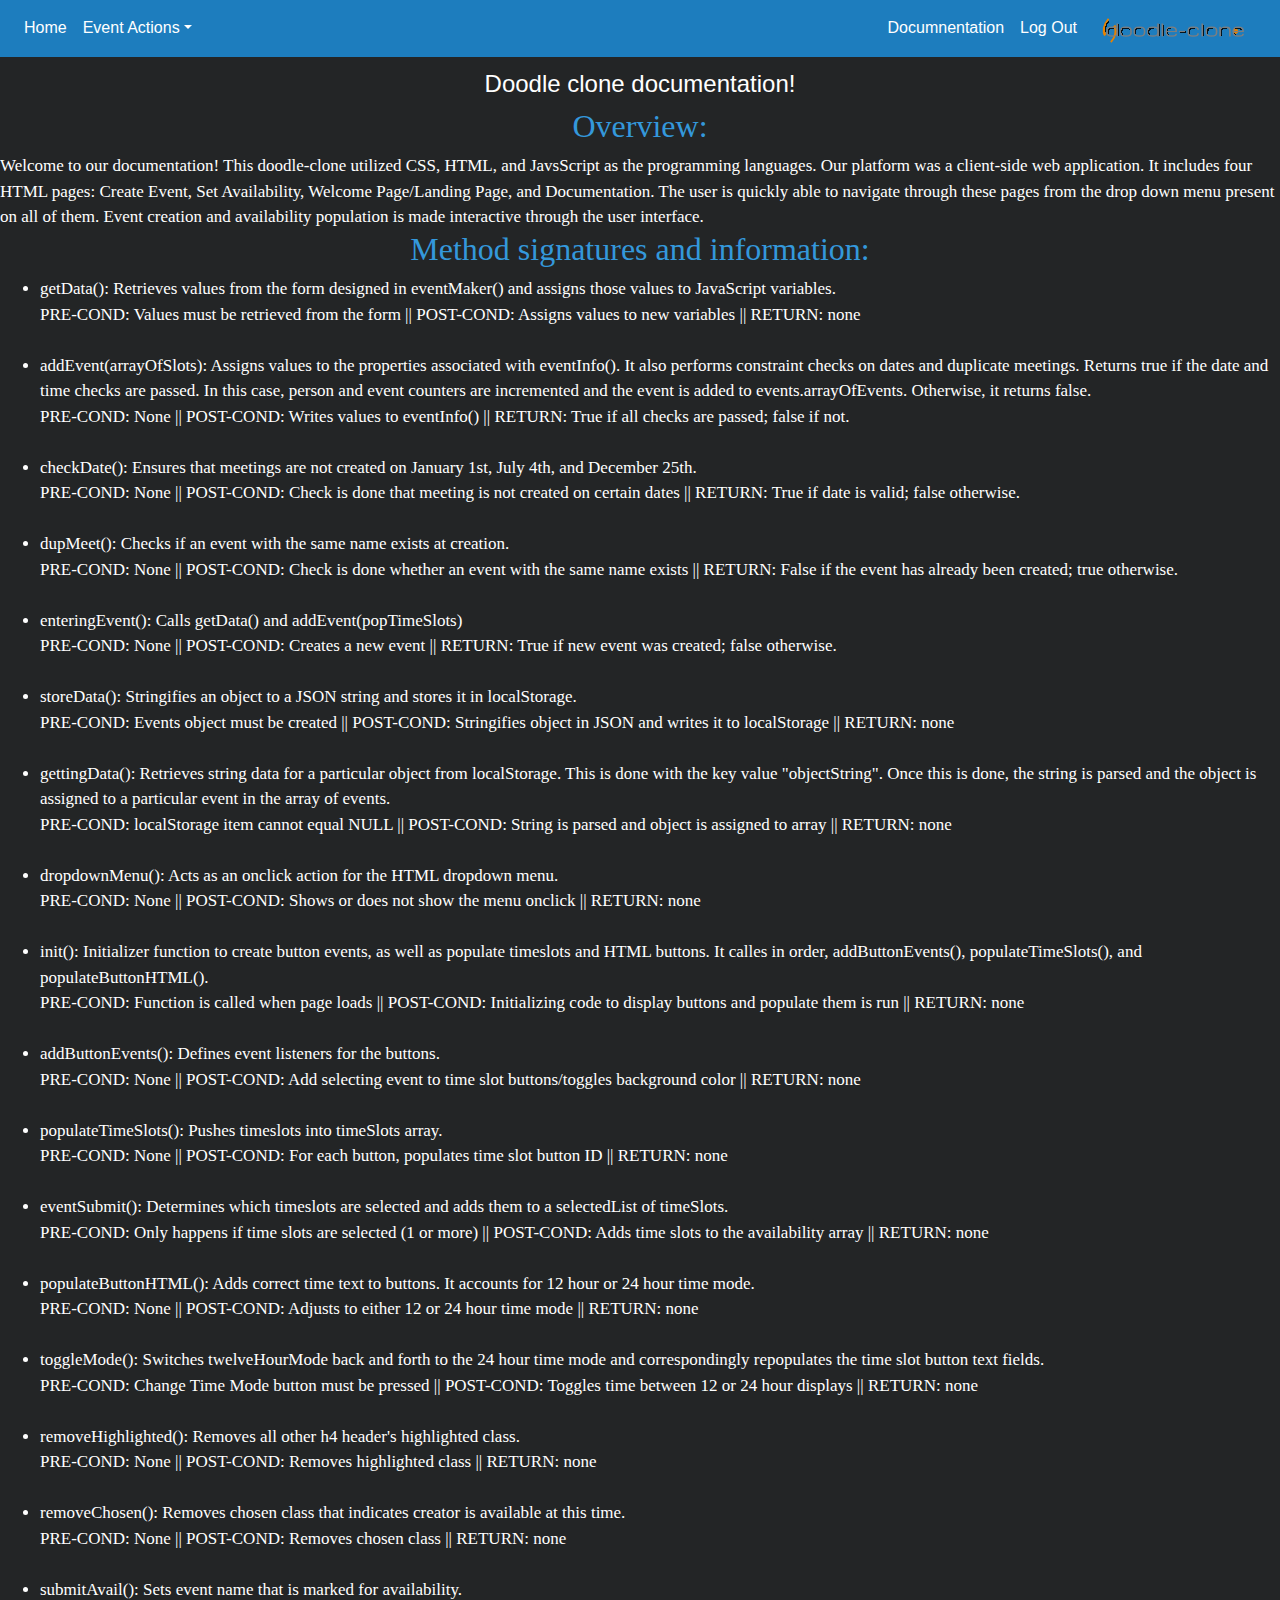
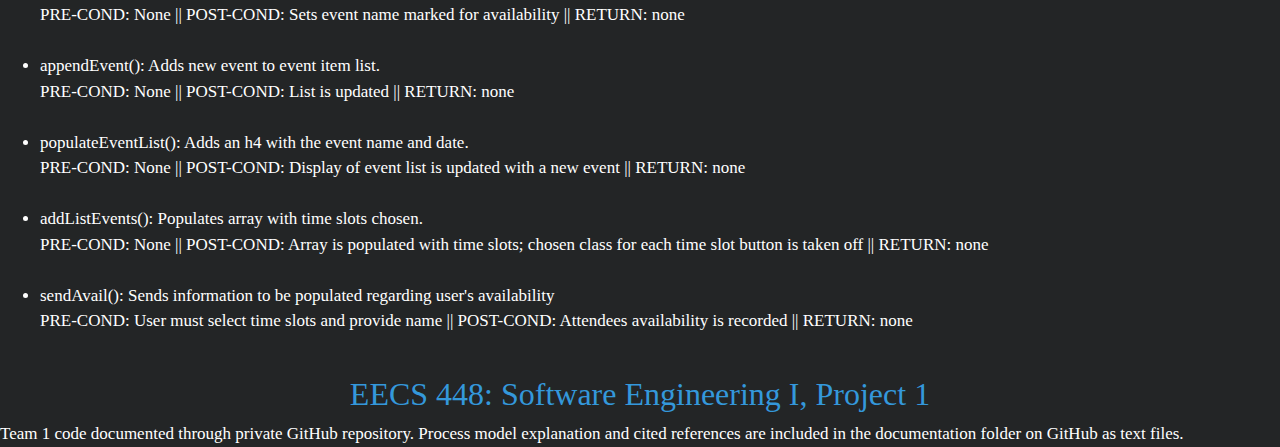
==== documentation/index.html @ 95bb8ecb "Updated nav bar and refactored most code - vchadha" ====
<!-- HTML documentaiton page can be found through documentation folder on GitHub and is also linked to in the web application's landing page.-->
<!DOCTYPE html>
<html>


  <head>
    <title>HTML Documentation</title>
    <link rel="stylesheet" href="https://maxcdn.bootstrapcdn.com/bootstrap/4.0.0/css/bootstrap.min.css">
    <link rel="stylesheet" type="text/css" href="../stylesheets/style.css">
  </head>


  <body>
    <header>
      <nav class="navbar navbar-expand-md fixed-top bg-primary-blue">
        <div class="collapse navbar-collapse" id="navbarCollapse">
          <ul class="navbar-nav mr-auto">
            <li class="nav-item active">
              <a class="nav-link" href="../home.html">Home <span class="sr-only">(current)</span></a>
            </li>
            <li class="nav-item dropdown">
              <a class="nav-link dropdown-toggle" href="" id="navbarDropdownMenuLink" data-toggle="dropdown" aria-haspopup="true" aria-expanded="false">Event Actions</a>
              <div class="dropdown-menu" aria-labelledby="navbarDropdownMenuLink">
                <a class="dropdown-item" href="../createEvent.html">Create Event</a>
                <a class="dropdown-item" href="../eventView.html">View Events</a>
                <a class="dropdown-item" href="../setavail.html">Set Availability</a>
              </div>
            </li>
          </ul>
          <ul class="navbar-nav">
            <li class="nav-item">
              <a class="nav-link" href="#">Documnentation <span class="sr-only">(current)</span></a>
            </li>
            <li class="nav-item">
              <a class="nav-link" href="../index.html">Log Out <span class="sr-only">(current)</span></a>
            </li>
          </ul>
          <a class="navbar-brand" href="#"><img src="../res/logo_full.png"></a>
        </div>
      </nav>

      <h1 class="kHeaders">Doodle clone documentation!</h1>
    </header>

    <h2>Overview:</h2>
    <div class="textBody">Welcome to our documentation! This doodle-clone utilized CSS, HTML, and JavsScript as the programming languages. Our platform was a client-side web application. It includes four HTML pages: Create Event, Set Availability,
      Welcome Page/Landing Page, and Documentation. The user is quickly able to navigate through these pages from the drop down menu present on all of them. Event creation and availability population is made interactive through the user interface.
       <div>
    <h2>Method signatures and information:</h2>
    <div class="textBody">
    <ul>
	       <li>getData(): Retrieves values from the form designed in eventMaker() and assigns those values to JavaScript variables. </li>
         <div class="textBody"> PRE-COND: Values must be retrieved from the form || POST-COND: Assigns values to new variables || RETURN: none <div><br>
	       <li>addEvent(arrayOfSlots): Assigns values to the properties associated with eventInfo(). It also performs constraint checks on dates and duplicate meetings.
         Returns true if the date and time checks are passed. In this case, person and event counters are incremented and the event is
          added to events.arrayOfEvents. Otherwise, it returns false. </li>
         <div class="textBody"> PRE-COND: None || POST-COND: Writes values to eventInfo() || RETURN: True if all checks are passed; false if not.  <div><br>
         <li>checkDate(): Ensures that meetings are not created on January 1st, July 4th, and December 25th.</li>
         <div class="textBody"> PRE-COND: None || POST-COND: Check is done that meeting is not created on certain dates || RETURN: True if date is valid; false otherwise. <div><br>
         <li>dupMeet(): Checks if an event with the same name exists at creation.</li>
         <div class="textBody"> PRE-COND: None || POST-COND: Check is done whether an event with the same name exists || RETURN: False if the event has already been created; true otherwise. <div><br>
         <li>enteringEvent(): Calls getData() and addEvent(popTimeSlots)</li>
         <div class="textBody"> PRE-COND: None || POST-COND: Creates a new event || RETURN: True if new event was created; false otherwise. <div><br>
         <li>storeData(): Stringifies an object to a JSON string and stores it in localStorage.</li>
         <div class="textBody"> PRE-COND: Events object must be created || POST-COND: Stringifies object in JSON and writes it to localStorage || RETURN: none <div><br>
         <li>gettingData(): Retrieves string data for a particular object from localStorage. This is done with the key value "objectString". Once this is done, the string is parsed and the object is assigned to a particular event in the
         array of events. </li>
         <div class="textBody"> PRE-COND: localStorage item cannot equal NULL || POST-COND: String is parsed and object is assigned to array || RETURN: none <div><br>
         <li>dropdownMenu(): Acts as an onclick action for the HTML dropdown menu.</li>
         <div class="textBody"> PRE-COND: None || POST-COND: Shows or does not show the menu onclick || RETURN: none <div><br>
         <li>init(): Initializer function to create button events, as well as populate timeslots and HTML buttons. It calles in order, addButtonEvents(), populateTimeSlots(), and
         populateButtonHTML().</li>
         <div class="textBody"> PRE-COND: Function is called when page loads || POST-COND: Initializing code to display buttons and populate them is run || RETURN: none <div><br>
         <li>addButtonEvents(): Defines event listeners for the buttons. </li>
         <div class="textBody"> PRE-COND: None || POST-COND: Add selecting event to time slot buttons/toggles background color || RETURN: none <div><br>
         <li>populateTimeSlots(): Pushes timeslots into timeSlots array. </li>
         <div class="textBody"> PRE-COND: None || POST-COND: For each button, populates time slot button ID || RETURN: none <div><br>
         <li>eventSubmit(): Determines which timeslots are selected and adds them to a selectedList of timeSlots. </li>
         <div class="textBody"> PRE-COND: Only happens if time slots are selected (1 or more) || POST-COND: Adds time slots to the availability array || RETURN: none <div><br>
         <li>populateButtonHTML(): Adds correct time text to buttons. It accounts for 12 hour or 24 hour time mode.  </li>
         <div class="textBody"> PRE-COND: None || POST-COND: Adjusts to either 12 or 24 hour time mode || RETURN: none <div><br>
         <li>toggleMode(): Switches twelveHourMode back and forth to the 24 hour time mode and correspondingly repopulates the time slot button text fields.  </li>
         <div class="textBody"> PRE-COND: Change Time Mode button must be pressed || POST-COND: Toggles time between 12 or 24 hour displays || RETURN: none <div><br>
         <li>removeHighlighted(): Removes all other h4 header's highlighted class.  </li>
         <div class="textBody"> PRE-COND: None || POST-COND: Removes highlighted class || RETURN: none <div><br>
         <li>removeChosen(): Removes chosen class that indicates creator is available at this time.  </li>
         <div class="textBody"> PRE-COND: None || POST-COND: Removes chosen class || RETURN: none <div><br>
          <li>submitAvail(): Sets event name that is marked for availability.  </li>
          <div class="textBody"> PRE-COND: None || POST-COND: Sets event name marked for availability || RETURN: none <div><br>
          <li>appendEvent(): Adds new event to event item list.  </li>
          <div class="textBody"> PRE-COND: None || POST-COND: List is updated || RETURN: none <div><br>
          <li>populateEventList(): Adds an h4 with the event name and date.  </li>
          <div class="textBody"> PRE-COND: None || POST-COND: Display of event list is updated with a new event || RETURN: none <div><br>
          <li>addListEvents(): Populates array with time slots chosen.  </li>
          <div class="textBody"> PRE-COND: None || POST-COND: Array is populated with time slots; chosen class for each time slot button is taken off || RETURN: none <div><br>
          <li>sendAvail(): Sends information to be populated regarding user's availability  </li>
          <div class="textBody"> PRE-COND: User must select time slots and provide name || POST-COND: Attendees availability is recorded || RETURN: none <div><br>
    </ul>

    <h2>EECS 448: Software Engineering I, Project 1</h2>
    <div class="textBody">Team 1 code documented through private GitHub repository. Process model explanation and cited references are included in the documentation folder on GitHub as text files.<div>

  </body>

<script src="https://ajax.googleapis.com/ajax/libs/jquery/3.2.1/jquery.min.js"></script>
<script src="https://maxcdn.bootstrapcdn.com/bootstrap/4.0.0/js/bootstrap.min.js"></script>
</html>
---- stylesheets/style.css ----
body {
    /*Background gradients created by https://uigradients.com/# */
    background: #232526;  /* fallback for old browsers */
    background: -webkit-linear-gradient(to top, #232526, #232526);  /* Chrome 10-25, Safari 5.1-6 */
    background: linear-gradient(to top, #232526, #232526); /* W3C, IE 10+/ Edge, Firefox 16+, Chrome 26+, Opera 12+, Safari 7+ */

    padding-top: 70px;
}

form {
    width=100%;
}

input {
    font-family: "Georgia", Times, serif;
    margin: 0 auto;
}

.header {
    font-family: "Georgia", Times, serif;
    display: inline;
    color: white;
    text-align: inherit;
    margin: 0 auto;
    overflow: hidden;
    width: 80%;
}

.nav {
  width: 50%;
  text-align: center;
}

.bg-primary-blue {

  background-color: #1d7dbe
}

h2 {
  font-family: "Georgia", Times, serif;
  color: #3498DB;
  text-align: center;
  width: 100%;
}

h1 {
  width: 100%;
  text-align: center;
}

.kHeaders {
  color: white;
  font-size: 1.5em;

}

h3 {
  font-family: "Georgia", Times, serif;
  color: #3498DB;
}

p {
  line-height: 80%;
}

#credits {
  font-size: 18.5px;
  font-family: "Georgia", Times, serif;
  margin: auto;
  text-align: center;
  border-radius: 5px;
  max-width: 150px;
  color: white;
}

/* Dropdown Menu*/
.dropmenu {
    background-color: #3498DB;
    color: white;
    padding: 16px;
    font-size: 16px;
    border: none;
    cursor: pointer;
    width: 100%;
}

#avail_List {
  margin-top: 20px;
  float: left;
  list-style: none;
}

#evName {
  margin: 0;
  width: 49%;
  float: left;
}

#evDate {
  float: left;
  width: 49%;
}

#lName {
  margin: 0;
  width: 49%;
  float: right;
}

#aNameBox {
  margin: 0;
  width: 60%;
}

#Avail {
  width: 49%;
  float: right;
}

#setAvail {
  margin: 0;
  width: 30%;
}

a {
  color: white;
}

.Event_list {
  /*width: 50%;*/
  width: 800px;
  text-align: center;
  display: inline-block;
  vertical-align: top;
}

.highlighted {
  color: #3498DB;
}

h3 {
  color: #3498DB;
  font-family: "Georgia", Times, serif;
}

h4 {
  font-family: "Georgia", Times, serif;
  color: white;
}

.availability {
  vertical-align: top;
  text-align: center;
  display: inline-block;
  margin: 0 auto;
  width: 100%;
}

.time {
  width: 80px;
  background-color: rgba(200, 210, 250, .9);
  margin: 5px 5px;
  border-radius: 3px;
}

.dropmenu:hover, .dropmenu:focus {
    background-color: #2980B9;
}

.menu {
    position: relative;
    display: inline-block;
}

.button_container {
  position: relative;
  display: inline-block;
  float: right;
}

.dd-items {
    display: none;
    position: absolute;
    background-color: #f1f1f1;
    min-width: 160px;
    box-shadow: 0px 8px 16px 0px rgba(0,0,0,0.2);
    z-index: 1;
}

.dd-items a {
    color: black;
    padding: 12px 16px;
    text-decoration: none;
    display: block;
}

.dd-items a:hover {background-color: #ddd}

.show {display: block;}

.selected {
  background-color: green;
}

.textBody {
  font-size: 17px;
  font-family: "Georgia", Times, serif;
  color: white
}

.chosen {
  border: solid 2px #3498DB;
  color: black;
}
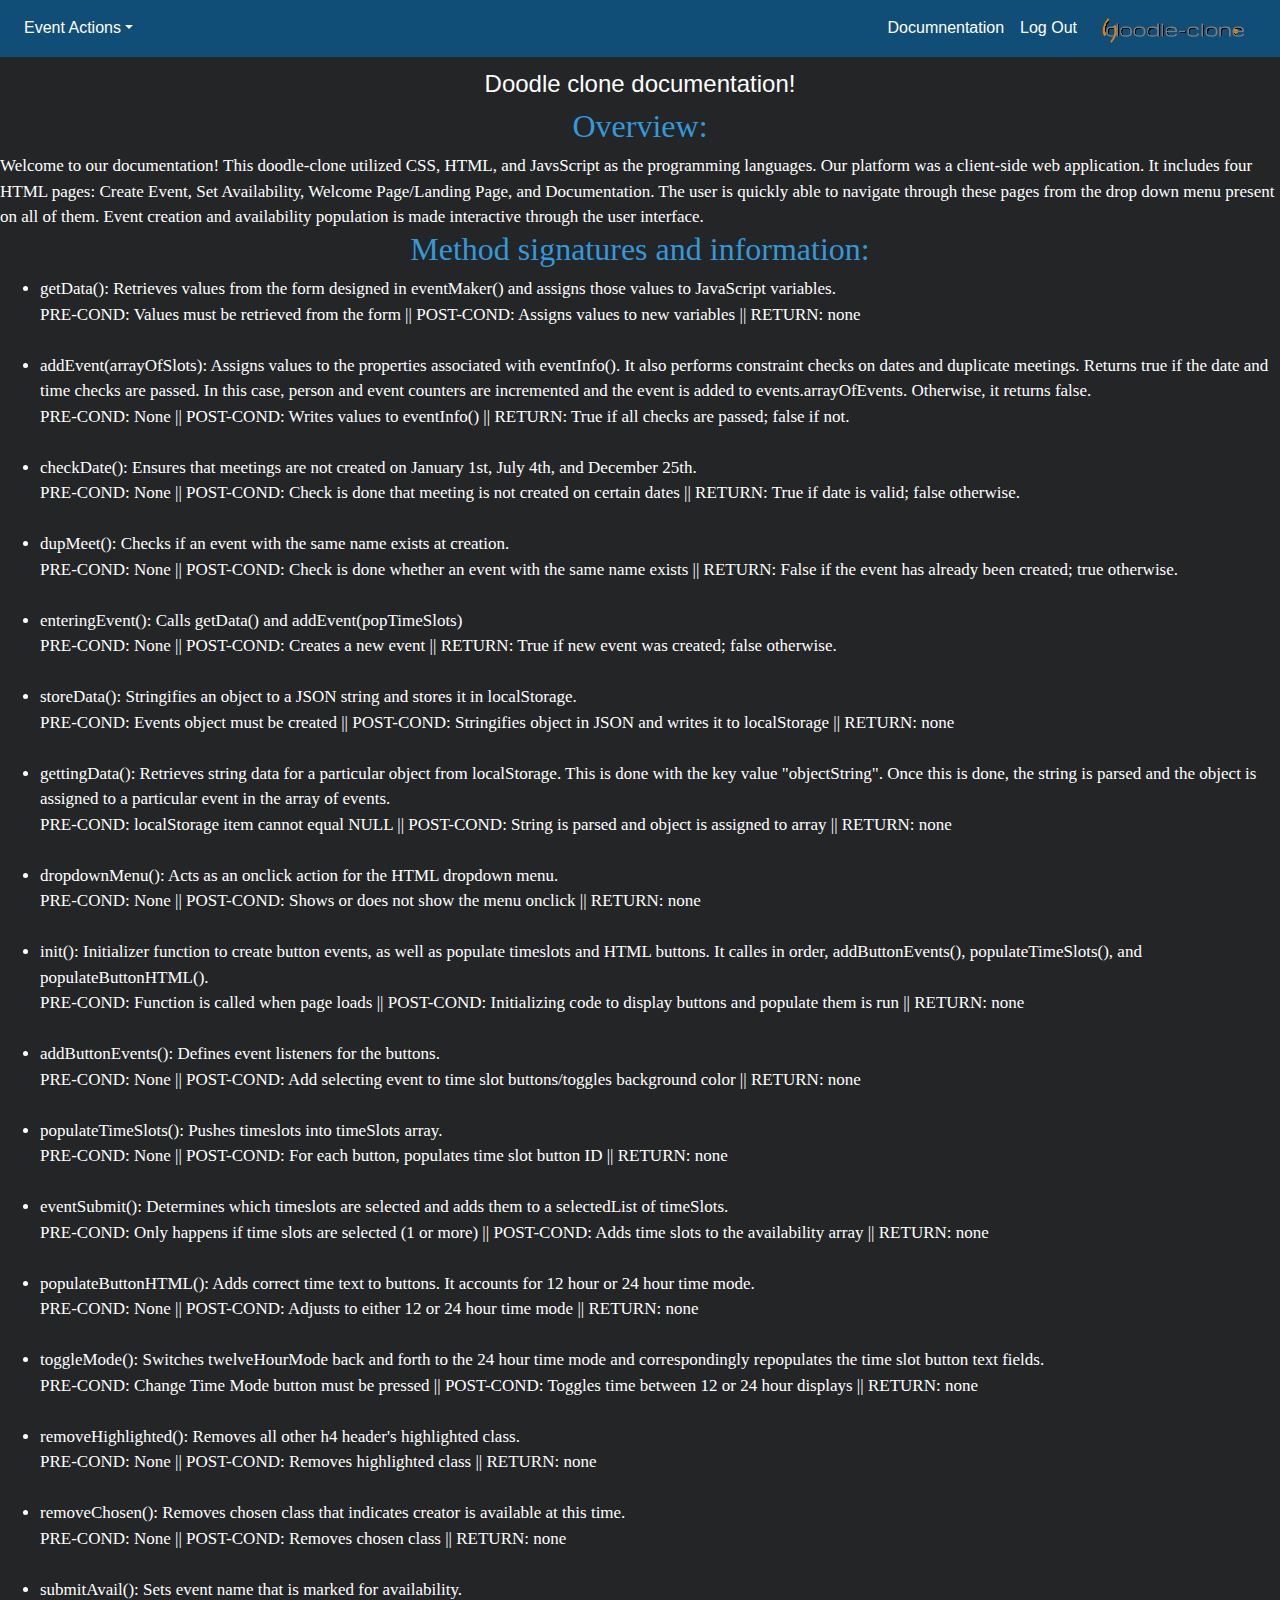
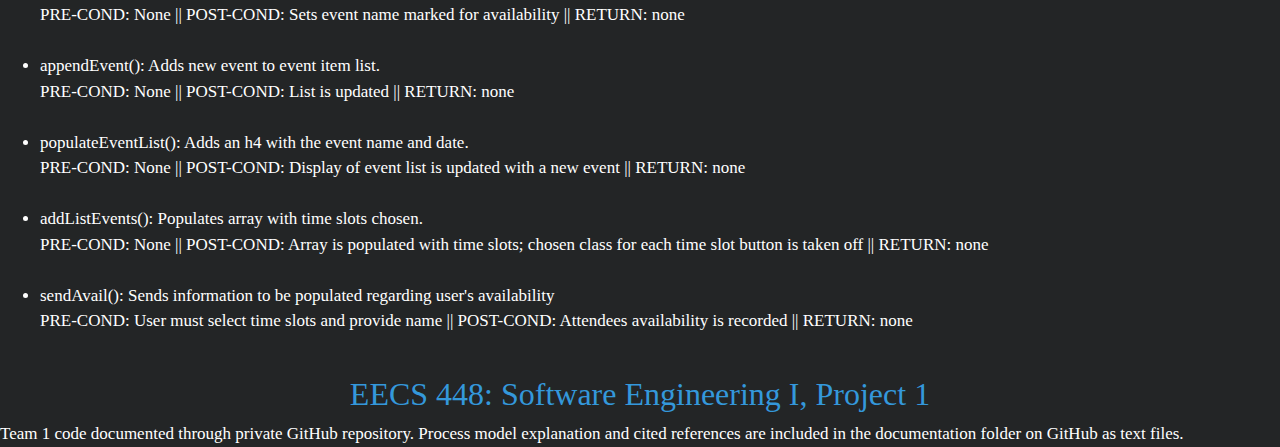
==== commit 76101733: "Updated nav bar to remove home button - vchadha" ====
--- a/documentation/index.html
+++ b/documentation/index.html
@@ -1,23 +1,17 @@
 <!-- HTML documentaiton page can be found through documentation folder on GitHub and is also linked to in the web application's landing page.-->
 <!DOCTYPE html>
 <html>
-
-
   <head>
     <title>HTML Documentation</title>
     <link rel="stylesheet" href="https://maxcdn.bootstrapcdn.com/bootstrap/4.0.0/css/bootstrap.min.css">
     <link rel="stylesheet" type="text/css" href="../stylesheets/style.css">
   </head>
 
-
   <body>
     <header>
       <nav class="navbar navbar-expand-md fixed-top bg-primary-blue">
         <div class="collapse navbar-collapse" id="navbarCollapse">
           <ul class="navbar-nav mr-auto">
-            <li class="nav-item active">
-              <a class="nav-link" href="../home.html">Home <span class="sr-only">(current)</span></a>
-            </li>
             <li class="nav-item dropdown">
               <a class="nav-link dropdown-toggle" href="" id="navbarDropdownMenuLink" data-toggle="dropdown" aria-haspopup="true" aria-expanded="false">Event Actions</a>
               <div class="dropdown-menu" aria-labelledby="navbarDropdownMenuLink">
@@ -35,7 +29,7 @@
               <a class="nav-link" href="../index.html">Log Out <span class="sr-only">(current)</span></a>
             </li>
           </ul>
-          <a class="navbar-brand" href="#"><img src="../res/logo_full.png"></a>
+          <a class="navbar-brand" href="../home.html"><img src="../res/logo_full.png"></a>
         </div>
       </nav>
 
--- a/stylesheets/style.css
+++ b/stylesheets/style.css
@@ -33,7 +33,7 @@
 
 .bg-primary-blue {
 
-  background-color: #1d7dbe
+  background-color: #104e77
 }
 
 h2 {
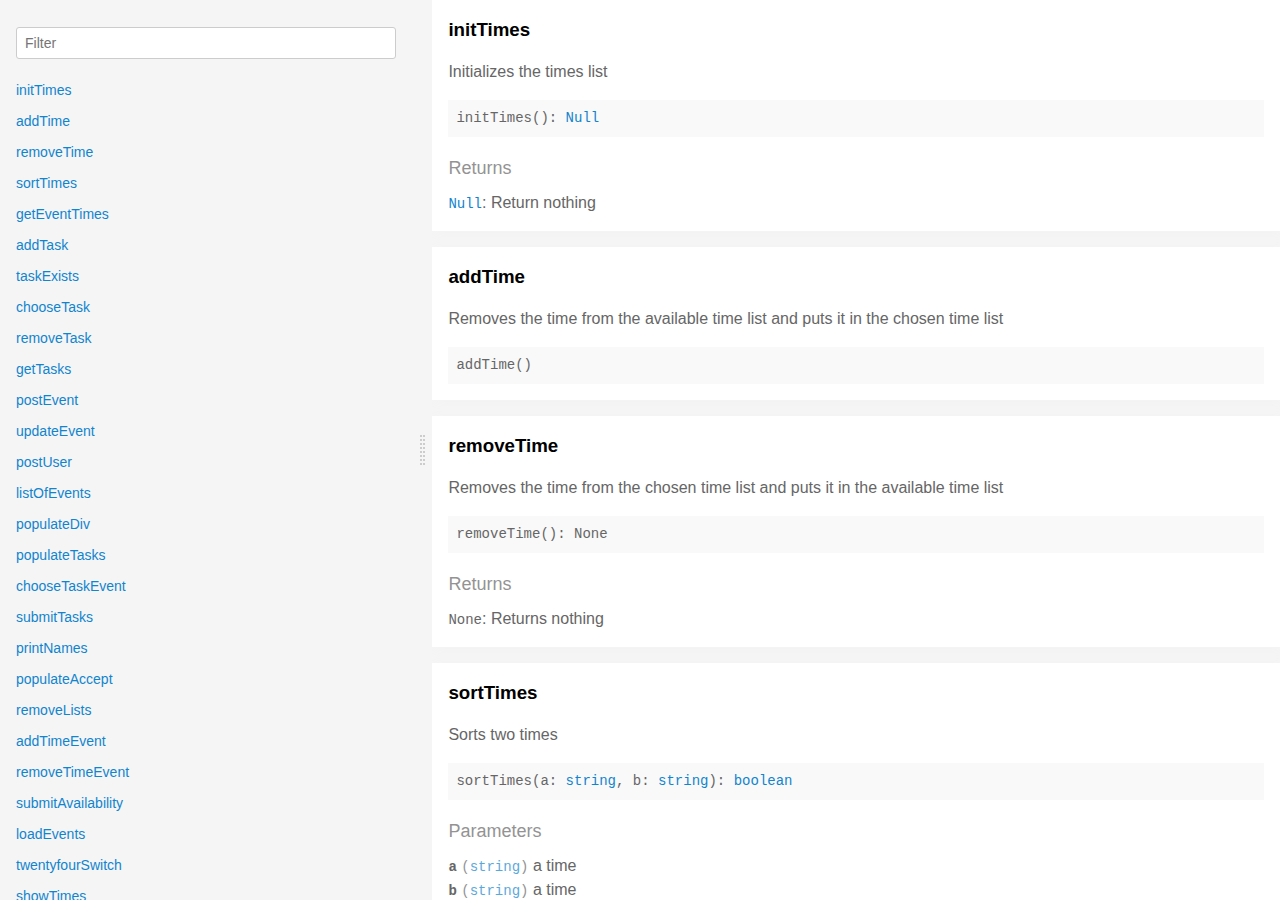
==== commit 7298019c: "Generate documentation for our JavaScript files" ====
--- a/documentation/index.html
+++ b/documentation/index.html
@@ -1,101 +1,4164 @@
-<!-- HTML documentaiton page can be found through documentation folder on GitHub and is also linked to in the web application's landing page.-->
-<!DOCTYPE html>
+<!doctype html>
 <html>
-  <head>
-    <title>HTML Documentation</title>
-    <link rel="stylesheet" href="https://maxcdn.bootstrapcdn.com/bootstrap/4.0.0/css/bootstrap.min.css">
-    <link rel="stylesheet" type="text/css" href="../stylesheets/style.css">
-  </head>
-
-  <body>
-    <header>
-      <nav class="navbar navbar-expand-md fixed-top bg-primary-blue">
-        <div class="collapse navbar-collapse" id="navbarCollapse">
-          <ul class="navbar-nav mr-auto">
-            <li class="nav-item dropdown">
-              <a class="nav-link dropdown-toggle" href="" id="navbarDropdownMenuLink" data-toggle="dropdown" aria-haspopup="true" aria-expanded="false">Event Actions</a>
-              <div class="dropdown-menu" aria-labelledby="navbarDropdownMenuLink">
-                <a class="dropdown-item" href="../createEvent.html">Create Event</a>
-                <a class="dropdown-item" href="../eventView.html">View Events</a>
-                <a class="dropdown-item" href="../setavail.html">Set Availability</a>
-              </div>
-            </li>
-          </ul>
-          <ul class="navbar-nav">
-            <li class="nav-item">
-              <a class="nav-link" href="#">Documnentation <span class="sr-only">(current)</span></a>
-            </li>
-            <li class="nav-item">
-              <a class="nav-link" href="../index.html">Log Out <span class="sr-only">(current)</span></a>
-            </li>
-          </ul>
-          <a class="navbar-brand" href="../home.html"><img src="../res/logo_full.png"></a>
+<head>
+  <meta charset='utf-8' />
+  <title>  | Documentation</title>
+  <meta name='viewport' content='width=device-width,initial-scale=1'>
+  <link href='assets/bass.css' type='text/css' rel='stylesheet' />
+  <link href='assets/style.css' type='text/css' rel='stylesheet' />
+  <link href='assets/github.css' type='text/css' rel='stylesheet' />
+  <link href='assets/split.css' type='text/css' rel='stylesheet' />
+</head>
+<body class='documentation m0'>
+    <div class='flex'>
+      <div id='split-left' class='overflow-auto fs0 height-viewport-100'>
+        <div class='py1 px2'>
+          <h3 class='mb0 no-anchor'></h3>
+          <div class='mb1'><code></code></div>
+          <input
+            placeholder='Filter'
+            id='filter-input'
+            class='col12 block input'
+            type='text' />
+          <div id='toc'>
+            <ul class='list-reset h5 py1-ul'>
+              
+                
+                <li><a
+                  href='#inittimes'
+                  class="">
+                  initTimes
+                  
+                </a>
+                
+                </li>
+              
+                
+                <li><a
+                  href='#addtime'
+                  class="">
+                  addTime
+                  
+                </a>
+                
+                </li>
+              
+                
+                <li><a
+                  href='#removetime'
+                  class="">
+                  removeTime
+                  
+                </a>
+                
+                </li>
+              
+                
+                <li><a
+                  href='#sorttimes'
+                  class="">
+                  sortTimes
+                  
+                </a>
+                
+                </li>
+              
+                
+                <li><a
+                  href='#geteventtimes'
+                  class="">
+                  getEventTimes
+                  
+                </a>
+                
+                </li>
+              
+                
+                <li><a
+                  href='#addtask'
+                  class="">
+                  addTask
+                  
+                </a>
+                
+                </li>
+              
+                
+                <li><a
+                  href='#taskexists'
+                  class="">
+                  taskExists
+                  
+                </a>
+                
+                </li>
+              
+                
+                <li><a
+                  href='#choosetask'
+                  class="">
+                  chooseTask
+                  
+                </a>
+                
+                </li>
+              
+                
+                <li><a
+                  href='#removetask'
+                  class="">
+                  removeTask
+                  
+                </a>
+                
+                </li>
+              
+                
+                <li><a
+                  href='#gettasks'
+                  class="">
+                  getTasks
+                  
+                </a>
+                
+                </li>
+              
+                
+                <li><a
+                  href='#postevent'
+                  class="">
+                  postEvent
+                  
+                </a>
+                
+                </li>
+              
+                
+                <li><a
+                  href='#updateevent'
+                  class="">
+                  updateEvent
+                  
+                </a>
+                
+                </li>
+              
+                
+                <li><a
+                  href='#postuser'
+                  class="">
+                  postUser
+                  
+                </a>
+                
+                </li>
+              
+                
+                <li><a
+                  href='#listofevents'
+                  class="">
+                  listOfEvents
+                  
+                </a>
+                
+                </li>
+              
+                
+                <li><a
+                  href='#populatediv'
+                  class="">
+                  populateDiv
+                  
+                </a>
+                
+                </li>
+              
+                
+                <li><a
+                  href='#populatetasks'
+                  class="">
+                  populateTasks
+                  
+                </a>
+                
+                </li>
+              
+                
+                <li><a
+                  href='#choosetaskevent'
+                  class="">
+                  chooseTaskEvent
+                  
+                </a>
+                
+                </li>
+              
+                
+                <li><a
+                  href='#submittasks'
+                  class="">
+                  submitTasks
+                  
+                </a>
+                
+                </li>
+              
+                
+                <li><a
+                  href='#printnames'
+                  class="">
+                  printNames
+                  
+                </a>
+                
+                </li>
+              
+                
+                <li><a
+                  href='#populateaccept'
+                  class="">
+                  populateAccept
+                  
+                </a>
+                
+                </li>
+              
+                
+                <li><a
+                  href='#removelists'
+                  class="">
+                  removeLists
+                  
+                </a>
+                
+                </li>
+              
+                
+                <li><a
+                  href='#addtimeevent'
+                  class="">
+                  addTimeEvent
+                  
+                </a>
+                
+                </li>
+              
+                
+                <li><a
+                  href='#removetimeevent'
+                  class="">
+                  removeTimeEvent
+                  
+                </a>
+                
+                </li>
+              
+                
+                <li><a
+                  href='#submitavailability'
+                  class="">
+                  submitAvailability
+                  
+                </a>
+                
+                </li>
+              
+                
+                <li><a
+                  href='#loadevents'
+                  class="">
+                  loadEvents
+                  
+                </a>
+                
+                </li>
+              
+                
+                <li><a
+                  href='#twentyfourswitch'
+                  class="">
+                  twentyfourSwitch
+                  
+                </a>
+                
+                </li>
+              
+                
+                <li><a
+                  href='#showtimes'
+                  class="">
+                  showTimes
+                  
+                </a>
+                
+                </li>
+              
+                
+                <li><a
+                  href='#geteventsbydate'
+                  class="">
+                  getEventsByDate
+                  
+                </a>
+                
+                </li>
+              
+                
+                <li><a
+                  href='#getevent'
+                  class="">
+                  getEvent
+                  
+                </a>
+                
+                </li>
+              
+                
+                <li><a
+                  href='#findeventsbyid'
+                  class="">
+                  findEventsById
+                  
+                </a>
+                
+                </li>
+              
+                
+                <li><a
+                  href='#isuserattending'
+                  class="">
+                  isUserAttending
+                  
+                </a>
+                
+                </li>
+              
+                
+                <li><a
+                  href='#addmultieventbox'
+                  class="">
+                  addMultiEventBox
+                  
+                </a>
+                
+                </li>
+              
+                
+                <li><a
+                  href='#addmultieventbox'
+                  class="">
+                  addMultiEventBox
+                  
+                </a>
+                
+                </li>
+              
+                
+                <li><a
+                  href='#parsedate'
+                  class="">
+                  parseDate
+                  
+                </a>
+                
+                </li>
+              
+                
+                <li><a
+                  href='#getcreatedeventsbyuser'
+                  class="">
+                  getCreatedEventsByUser
+                  
+                </a>
+                
+                </li>
+              
+                
+                <li><a
+                  href='#getattendingeventsbyuser'
+                  class="">
+                  getAttendingEventsByUser
+                  
+                </a>
+                
+                </li>
+              
+                
+                <li><a
+                  href='#getattendingeventsbyuserwithoutcreator'
+                  class="">
+                  getAttendingEventsByUserWithoutCreator
+                  
+                </a>
+                
+                </li>
+              
+                
+                <li><a
+                  href='#checkeventdata'
+                  class="">
+                  checkEventData
+                  
+                </a>
+                
+                </li>
+              
+                
+                <li><a
+                  href='#checkdate'
+                  class="">
+                  checkDate
+                  
+                </a>
+                
+                </li>
+              
+                
+                <li><a
+                  href='#enteringevent'
+                  class="">
+                  enteringEvent
+                  
+                </a>
+                
+                </li>
+              
+                
+                <li><a
+                  href='#replacewindow'
+                  class="">
+                  replaceWindow
+                  
+                </a>
+                
+                </li>
+              
+                
+                <li><a
+                  href='#addsingleevent'
+                  class="">
+                  addSingleEvent
+                  
+                </a>
+                
+                </li>
+              
+                
+                <li><a
+                  href='#adddate'
+                  class="">
+                  addDate
+                  
+                </a>
+                
+                </li>
+              
+                
+                <li><a
+                  href='#choosedate'
+                  class="">
+                  chooseDate
+                  
+                </a>
+                
+                </li>
+              
+                
+                <li><a
+                  href='#removedate'
+                  class="">
+                  removeDate
+                  
+                </a>
+                
+                </li>
+              
+                
+                <li><a
+                  href='#addmultievent'
+                  class="">
+                  addMultiEvent
+                  
+                </a>
+                
+                </li>
+              
+                
+                <li><a
+                  href='#init'
+                  class="">
+                  init
+                  
+                </a>
+                
+                </li>
+              
+                
+                <li><a
+                  href='#populatecreatedevents'
+                  class="">
+                  populateCreatedEvents
+                  
+                </a>
+                
+                </li>
+              
+                
+                <li><a
+                  href='#opencreateinfo'
+                  class="">
+                  openCreateInfo
+                  
+                </a>
+                
+                </li>
+              
+                
+                <li><a
+                  href='#populateattendingevents'
+                  class="">
+                  populateAttendingEvents
+                  
+                </a>
+                
+                </li>
+              
+                
+                <li><a
+                  href='#loadusers'
+                  class="">
+                  loadUsers
+                  
+                </a>
+                
+                </li>
+              
+                
+                <li><a
+                  href='#getuser'
+                  class="">
+                  getUser
+                  
+                </a>
+                
+                </li>
+              
+                
+                <li><a
+                  href='#validatelogin'
+                  class="">
+                  validateLogin
+                  
+                </a>
+                
+                </li>
+              
+                
+                <li><a
+                  href='#getcurruser'
+                  class="">
+                  getCurrUser
+                  
+                </a>
+                
+                </li>
+              
+                
+                <li><a
+                  href='#createuser'
+                  class="">
+                  createUser
+                  
+                </a>
+                
+                </li>
+              
+                
+                <li><a
+                  href='#login'
+                  class="">
+                  login
+                  
+                </a>
+                
+                </li>
+              
+                
+                <li><a
+                  href='#checkadminstatus'
+                  class="">
+                  checkAdminStatus
+                  
+                </a>
+                
+                </li>
+              
+            </ul>
+          </div>
+          <div class='mt1 h6 quiet'>
+            <a href='http://documentation.js.org/reading-documentation.html'>Need help reading this?</a>
+          </div>
         </div>
-      </nav>
-
-      <h1 class="kHeaders">Doodle clone documentation!</h1>
-    </header>
-
-    <h2>Overview:</h2>
-    <div class="textBody">Welcome to our documentation! This doodle-clone utilized CSS, HTML, and JavsScript as the programming languages. Our platform was a client-side web application. It includes four HTML pages: Create Event, Set Availability,
-      Welcome Page/Landing Page, and Documentation. The user is quickly able to navigate through these pages from the drop down menu present on all of them. Event creation and availability population is made interactive through the user interface.
-       <div>
-    <h2>Method signatures and information:</h2>
-    <div class="textBody">
-    <ul>
-	       <li>getData(): Retrieves values from the form designed in eventMaker() and assigns those values to JavaScript variables. </li>
-         <div class="textBody"> PRE-COND: Values must be retrieved from the form || POST-COND: Assigns values to new variables || RETURN: none <div><br>
-	       <li>addEvent(arrayOfSlots): Assigns values to the properties associated with eventInfo(). It also performs constraint checks on dates and duplicate meetings.
-         Returns true if the date and time checks are passed. In this case, person and event counters are incremented and the event is
-          added to events.arrayOfEvents. Otherwise, it returns false. </li>
-         <div class="textBody"> PRE-COND: None || POST-COND: Writes values to eventInfo() || RETURN: True if all checks are passed; false if not.  <div><br>
-         <li>checkDate(): Ensures that meetings are not created on January 1st, July 4th, and December 25th.</li>
-         <div class="textBody"> PRE-COND: None || POST-COND: Check is done that meeting is not created on certain dates || RETURN: True if date is valid; false otherwise. <div><br>
-         <li>dupMeet(): Checks if an event with the same name exists at creation.</li>
-         <div class="textBody"> PRE-COND: None || POST-COND: Check is done whether an event with the same name exists || RETURN: False if the event has already been created; true otherwise. <div><br>
-         <li>enteringEvent(): Calls getData() and addEvent(popTimeSlots)</li>
-         <div class="textBody"> PRE-COND: None || POST-COND: Creates a new event || RETURN: True if new event was created; false otherwise. <div><br>
-         <li>storeData(): Stringifies an object to a JSON string and stores it in localStorage.</li>
-         <div class="textBody"> PRE-COND: Events object must be created || POST-COND: Stringifies object in JSON and writes it to localStorage || RETURN: none <div><br>
-         <li>gettingData(): Retrieves string data for a particular object from localStorage. This is done with the key value "objectString". Once this is done, the string is parsed and the object is assigned to a particular event in the
-         array of events. </li>
-         <div class="textBody"> PRE-COND: localStorage item cannot equal NULL || POST-COND: String is parsed and object is assigned to array || RETURN: none <div><br>
-         <li>dropdownMenu(): Acts as an onclick action for the HTML dropdown menu.</li>
-         <div class="textBody"> PRE-COND: None || POST-COND: Shows or does not show the menu onclick || RETURN: none <div><br>
-         <li>init(): Initializer function to create button events, as well as populate timeslots and HTML buttons. It calles in order, addButtonEvents(), populateTimeSlots(), and
-         populateButtonHTML().</li>
-         <div class="textBody"> PRE-COND: Function is called when page loads || POST-COND: Initializing code to display buttons and populate them is run || RETURN: none <div><br>
-         <li>addButtonEvents(): Defines event listeners for the buttons. </li>
-         <div class="textBody"> PRE-COND: None || POST-COND: Add selecting event to time slot buttons/toggles background color || RETURN: none <div><br>
-         <li>populateTimeSlots(): Pushes timeslots into timeSlots array. </li>
-         <div class="textBody"> PRE-COND: None || POST-COND: For each button, populates time slot button ID || RETURN: none <div><br>
-         <li>eventSubmit(): Determines which timeslots are selected and adds them to a selectedList of timeSlots. </li>
-         <div class="textBody"> PRE-COND: Only happens if time slots are selected (1 or more) || POST-COND: Adds time slots to the availability array || RETURN: none <div><br>
-         <li>populateButtonHTML(): Adds correct time text to buttons. It accounts for 12 hour or 24 hour time mode.  </li>
-         <div class="textBody"> PRE-COND: None || POST-COND: Adjusts to either 12 or 24 hour time mode || RETURN: none <div><br>
-         <li>toggleMode(): Switches twelveHourMode back and forth to the 24 hour time mode and correspondingly repopulates the time slot button text fields.  </li>
-         <div class="textBody"> PRE-COND: Change Time Mode button must be pressed || POST-COND: Toggles time between 12 or 24 hour displays || RETURN: none <div><br>
-         <li>removeHighlighted(): Removes all other h4 header's highlighted class.  </li>
-         <div class="textBody"> PRE-COND: None || POST-COND: Removes highlighted class || RETURN: none <div><br>
-         <li>removeChosen(): Removes chosen class that indicates creator is available at this time.  </li>
-         <div class="textBody"> PRE-COND: None || POST-COND: Removes chosen class || RETURN: none <div><br>
-          <li>submitAvail(): Sets event name that is marked for availability.  </li>
-          <div class="textBody"> PRE-COND: None || POST-COND: Sets event name marked for availability || RETURN: none <div><br>
-          <li>appendEvent(): Adds new event to event item list.  </li>
-          <div class="textBody"> PRE-COND: None || POST-COND: List is updated || RETURN: none <div><br>
-          <li>populateEventList(): Adds an h4 with the event name and date.  </li>
-          <div class="textBody"> PRE-COND: None || POST-COND: Display of event list is updated with a new event || RETURN: none <div><br>
-          <li>addListEvents(): Populates array with time slots chosen.  </li>
-          <div class="textBody"> PRE-COND: None || POST-COND: Array is populated with time slots; chosen class for each time slot button is taken off || RETURN: none <div><br>
-          <li>sendAvail(): Sends information to be populated regarding user's availability  </li>
-          <div class="textBody"> PRE-COND: User must select time slots and provide name || POST-COND: Attendees availability is recorded || RETURN: none <div><br>
-    </ul>
-
-    <h2>EECS 448: Software Engineering I, Project 1</h2>
-    <div class="textBody">Team 1 code documented through private GitHub repository. Process model explanation and cited references are included in the documentation folder on GitHub as text files.<div>
-
-  </body>
-
-<script src="https://ajax.googleapis.com/ajax/libs/jquery/3.2.1/jquery.min.js"></script>
-<script src="https://maxcdn.bootstrapcdn.com/bootstrap/4.0.0/js/bootstrap.min.js"></script>
+      </div>
+      <div id='split-right' class='relative overflow-auto height-viewport-100'>
+        
+          
+            <section class='p2 mb2 clearfix bg-white minishadow'>
+
+  
+  <div class='clearfix'>
+    
+    <h3 class='fl m0' id='inittimes'>
+      initTimes
+    </h3>
+    
+    
+  </div>
+  
+
+  <p>Initializes the times list</p>
+
+
+  <div class='pre p1 fill-light mt0'>initTimes(): <a href="https://developer.mozilla.org/docs/Web/JavaScript/Reference/Global_Objects/null">Null</a></div>
+  
+  
+
+  
+  
+  
+  
+  
+  
+
+  
+
+  
+
+  
+    
+      <div class='py1 quiet mt1 prose-big'>Returns</div>
+      <code><a href="https://developer.mozilla.org/docs/Web/JavaScript/Reference/Global_Objects/null">Null</a></code>:
+        Return nothing
+
+      
+    
+  
+
+  
+
+  
+
+  
+
+  
+
+  
+</section>
+
+          
+        
+          
+            <section class='p2 mb2 clearfix bg-white minishadow'>
+
+  
+  <div class='clearfix'>
+    
+    <h3 class='fl m0' id='addtime'>
+      addTime
+    </h3>
+    
+    
+  </div>
+  
+
+  <p>Removes the time from the available time list and puts it in the chosen time list</p>
+
+
+  <div class='pre p1 fill-light mt0'>addTime()</div>
+  
+  
+
+  
+  
+  
+  
+  
+  
+
+  
+
+  
+
+  
+
+  
+
+  
+
+  
+
+  
+
+  
+</section>
+
+          
+        
+          
+            <section class='p2 mb2 clearfix bg-white minishadow'>
+
+  
+  <div class='clearfix'>
+    
+    <h3 class='fl m0' id='removetime'>
+      removeTime
+    </h3>
+    
+    
+  </div>
+  
+
+  <p>Removes the time from the chosen time list and puts it in the available time list</p>
+
+
+  <div class='pre p1 fill-light mt0'>removeTime(): None</div>
+  
+  
+
+  
+  
+  
+  
+  
+  
+
+  
+
+  
+
+  
+    
+      <div class='py1 quiet mt1 prose-big'>Returns</div>
+      <code>None</code>:
+        Returns nothing
+
+      
+    
+  
+
+  
+
+  
+
+  
+
+  
+
+  
+</section>
+
+          
+        
+          
+            <section class='p2 mb2 clearfix bg-white minishadow'>
+
+  
+  <div class='clearfix'>
+    
+    <h3 class='fl m0' id='sorttimes'>
+      sortTimes
+    </h3>
+    
+    
+  </div>
+  
+
+  <p>Sorts two times</p>
+
+
+  <div class='pre p1 fill-light mt0'>sortTimes(a: <a href="https://developer.mozilla.org/docs/Web/JavaScript/Reference/Global_Objects/String">string</a>, b: <a href="https://developer.mozilla.org/docs/Web/JavaScript/Reference/Global_Objects/String">string</a>): <a href="https://developer.mozilla.org/docs/Web/JavaScript/Reference/Global_Objects/Boolean">boolean</a></div>
+  
+  
+
+  
+  
+  
+  
+  
+  
+
+  
+    <div class='py1 quiet mt1 prose-big'>Parameters</div>
+    <div class='prose'>
+      
+        <div class='space-bottom0'>
+          <div>
+            <span class='code bold'>a</span> <code class='quiet'>(<a href="https://developer.mozilla.org/docs/Web/JavaScript/Reference/Global_Objects/String">string</a>)</code>
+	    a time
+
+          </div>
+          
+        </div>
+      
+        <div class='space-bottom0'>
+          <div>
+            <span class='code bold'>b</span> <code class='quiet'>(<a href="https://developer.mozilla.org/docs/Web/JavaScript/Reference/Global_Objects/String">string</a>)</code>
+	    a time
+
+          </div>
+          
+        </div>
+      
+    </div>
+  
+
+  
+
+  
+    
+      <div class='py1 quiet mt1 prose-big'>Returns</div>
+      <code><a href="https://developer.mozilla.org/docs/Web/JavaScript/Reference/Global_Objects/Boolean">boolean</a></code>:
+        How to sort the elements
+
+      
+    
+  
+
+  
+
+  
+
+  
+
+  
+
+  
+</section>
+
+          
+        
+          
+            <section class='p2 mb2 clearfix bg-white minishadow'>
+
+  
+  <div class='clearfix'>
+    
+    <h3 class='fl m0' id='geteventtimes'>
+      getEventTimes
+    </h3>
+    
+    
+  </div>
+  
+
+  <p>Gets the chosen times</p>
+
+
+  <div class='pre p1 fill-light mt0'>getEventTimes(): time</div>
+  
+  
+
+  
+  
+  
+  
+  
+  
+
+  
+
+  
+
+  
+    
+      <div class='py1 quiet mt1 prose-big'>Returns</div>
+      <code>time</code>:
+        Returns the list of chosenTimes
+
+      
+    
+  
+
+  
+
+  
+
+  
+
+  
+
+  
+</section>
+
+          
+        
+          
+            <section class='p2 mb2 clearfix bg-white minishadow'>
+
+  
+  <div class='clearfix'>
+    
+    <h3 class='fl m0' id='addtask'>
+      addTask
+    </h3>
+    
+    
+  </div>
+  
+
+  <p>Allows users to add tasks to events</p>
+
+
+  <div class='pre p1 fill-light mt0'>addTask()</div>
+  
+  
+
+  
+  
+  
+  
+  
+  
+
+  
+
+  
+
+  
+
+  
+
+  
+
+  
+
+  
+
+  
+</section>
+
+          
+        
+          
+            <section class='p2 mb2 clearfix bg-white minishadow'>
+
+  
+  <div class='clearfix'>
+    
+    <h3 class='fl m0' id='taskexists'>
+      taskExists
+    </h3>
+    
+    
+  </div>
+  
+
+  <p>Checks to see if the task exists in the task list</p>
+
+
+  <div class='pre p1 fill-light mt0'>taskExists(taskParam: task): <a href="https://developer.mozilla.org/docs/Web/JavaScript/Reference/Global_Objects/Boolean">boolean</a></div>
+  
+  
+
+  
+  
+  
+  
+  
+  
+
+  
+    <div class='py1 quiet mt1 prose-big'>Parameters</div>
+    <div class='prose'>
+      
+        <div class='space-bottom0'>
+          <div>
+            <span class='code bold'>taskParam</span> <code class='quiet'>(task)</code>
+	    The task which may or may not be in the list
+
+          </div>
+          
+        </div>
+      
+    </div>
+  
+
+  
+
+  
+    
+      <div class='py1 quiet mt1 prose-big'>Returns</div>
+      <code><a href="https://developer.mozilla.org/docs/Web/JavaScript/Reference/Global_Objects/Boolean">boolean</a></code>:
+        Whether or not the task exists in the list
+
+      
+    
+  
+
+  
+
+  
+
+  
+
+  
+
+  
+</section>
+
+          
+        
+          
+            <section class='p2 mb2 clearfix bg-white minishadow'>
+
+  
+  <div class='clearfix'>
+    
+    <h3 class='fl m0' id='choosetask'>
+      chooseTask
+    </h3>
+    
+    
+  </div>
+  
+
+  <p>Lets the user click on the task on the create screen</p>
+
+
+  <div class='pre p1 fill-light mt0'>chooseTask(taskId: <a href="https://developer.mozilla.org/docs/Web/JavaScript/Reference/Global_Objects/String">string</a>): <a href="https://developer.mozilla.org/docs/Web/JavaScript/Reference/Global_Objects/String">string</a></div>
+  
+  
+
+  
+  
+  
+  
+  
+  
+
+  
+    <div class='py1 quiet mt1 prose-big'>Parameters</div>
+    <div class='prose'>
+      
+        <div class='space-bottom0'>
+          <div>
+            <span class='code bold'>taskId</span> <code class='quiet'>(<a href="https://developer.mozilla.org/docs/Web/JavaScript/Reference/Global_Objects/String">string</a>)</code>
+	    the id of the task
+
+          </div>
+          
+        </div>
+      
+    </div>
+  
+
+  
+
+  
+    
+      <div class='py1 quiet mt1 prose-big'>Returns</div>
+      <code><a href="https://developer.mozilla.org/docs/Web/JavaScript/Reference/Global_Objects/String">string</a></code>:
+        a id value
+
+      
+    
+  
+
+  
+
+  
+
+  
+
+  
+
+  
+</section>
+
+          
+        
+          
+            <section class='p2 mb2 clearfix bg-white minishadow'>
+
+  
+  <div class='clearfix'>
+    
+    <h3 class='fl m0' id='removetask'>
+      removeTask
+    </h3>
+    
+    
+  </div>
+  
+
+  <p>Lets the user remove the task on the create screen</p>
+
+
+  <div class='pre p1 fill-light mt0'>removeTask(task: any): None</div>
+  
+  
+
+  
+  
+  
+  
+  
+  
+
+  
+    <div class='py1 quiet mt1 prose-big'>Parameters</div>
+    <div class='prose'>
+      
+        <div class='space-bottom0'>
+          <div>
+            <span class='code bold'>task</span> <code class='quiet'>(any)</code>
+	    
+          </div>
+          
+        </div>
+      
+    </div>
+  
+
+  
+
+  
+    
+      <div class='py1 quiet mt1 prose-big'>Returns</div>
+      <code>None</code>:
+        return nothing
+
+      
+    
+  
+
+  
+
+  
+
+  
+
+  
+
+  
+</section>
+
+          
+        
+          
+            <section class='p2 mb2 clearfix bg-white minishadow'>
+
+  
+  <div class='clearfix'>
+    
+    <h3 class='fl m0' id='gettasks'>
+      getTasks
+    </h3>
+    
+    
+  </div>
+  
+
+  <p>Gets the list of tasks</p>
+
+
+  <div class='pre p1 fill-light mt0'>getTasks()</div>
+  
+  
+
+  
+  
+  
+  
+  
+  
+
+  
+
+  
+
+  
+
+  
+
+  
+
+  
+
+  
+
+  
+</section>
+
+          
+        
+          
+            <section class='p2 mb2 clearfix bg-white minishadow'>
+
+  
+  <div class='clearfix'>
+    
+    <h3 class='fl m0' id='postevent'>
+      postEvent
+    </h3>
+    
+    
+  </div>
+  
+
+  <p>Sends the event to google sheets</p>
+
+
+  <div class='pre p1 fill-light mt0'>postEvent(eventObj: any): None</div>
+  
+  
+
+  
+  
+  
+  
+  
+  
+
+  
+    <div class='py1 quiet mt1 prose-big'>Parameters</div>
+    <div class='prose'>
+      
+        <div class='space-bottom0'>
+          <div>
+            <span class='code bold'>eventObj</span> <code class='quiet'>(any)</code>
+	    
+          </div>
+          
+        </div>
+      
+    </div>
+  
+
+  
+
+  
+    
+      <div class='py1 quiet mt1 prose-big'>Returns</div>
+      <code>None</code>:
+        returns nothing
+
+      
+    
+  
+
+  
+
+  
+
+  
+
+  
+
+  
+</section>
+
+          
+        
+          
+            <section class='p2 mb2 clearfix bg-white minishadow'>
+
+  
+  <div class='clearfix'>
+    
+    <h3 class='fl m0' id='updateevent'>
+      updateEvent
+    </h3>
+    
+    
+  </div>
+  
+
+  <p>Overwrites the event that is stored in the google sheet</p>
+
+
+  <div class='pre p1 fill-light mt0'>updateEvent(rowId: <a href="https://developer.mozilla.org/docs/Web/JavaScript/Reference/Global_Objects/String">string</a>, eventObj: any): None</div>
+  
+  
+
+  
+  
+  
+  
+  
+  
+
+  
+    <div class='py1 quiet mt1 prose-big'>Parameters</div>
+    <div class='prose'>
+      
+        <div class='space-bottom0'>
+          <div>
+            <span class='code bold'>rowId</span> <code class='quiet'>(<a href="https://developer.mozilla.org/docs/Web/JavaScript/Reference/Global_Objects/String">string</a>)</code>
+	    The index of the row where the event is stored
+
+          </div>
+          
+        </div>
+      
+        <div class='space-bottom0'>
+          <div>
+            <span class='code bold'>eventObj</span> <code class='quiet'>(any)</code>
+	    
+          </div>
+          
+        </div>
+      
+    </div>
+  
+
+  
+
+  
+    
+      <div class='py1 quiet mt1 prose-big'>Returns</div>
+      <code>None</code>:
+        returns nothing
+
+      
+    
+  
+
+  
+
+  
+
+  
+
+  
+
+  
+</section>
+
+          
+        
+          
+            <section class='p2 mb2 clearfix bg-white minishadow'>
+
+  
+  <div class='clearfix'>
+    
+    <h3 class='fl m0' id='postuser'>
+      postUser
+    </h3>
+    
+    
+  </div>
+  
+
+  <p>Writes the user to the google sheet</p>
+
+
+  <div class='pre p1 fill-light mt0'>postUser(userObj: any): None</div>
+  
+  
+
+  
+  
+  
+  
+  
+  
+
+  
+    <div class='py1 quiet mt1 prose-big'>Parameters</div>
+    <div class='prose'>
+      
+        <div class='space-bottom0'>
+          <div>
+            <span class='code bold'>userObj</span> <code class='quiet'>(any)</code>
+	    
+          </div>
+          
+        </div>
+      
+    </div>
+  
+
+  
+
+  
+    
+      <div class='py1 quiet mt1 prose-big'>Returns</div>
+      <code>None</code>:
+        returns nothing
+
+      
+    
+  
+
+  
+
+  
+
+  
+
+  
+
+  
+</section>
+
+          
+        
+          
+            <section class='p2 mb2 clearfix bg-white minishadow'>
+
+  
+  <div class='clearfix'>
+    
+    <h3 class='fl m0' id='listofevents'>
+      listOfEvents
+    </h3>
+    
+    
+  </div>
+  
+
+  <p>Prints the list of events on a certain date</p>
+
+
+  <div class='pre p1 fill-light mt0'>listOfEvents(date: <a href="https://developer.mozilla.org/docs/Web/JavaScript/Reference/Global_Objects/String">string</a>)</div>
+  
+  
+
+  
+  
+  
+  
+  
+  
+
+  
+    <div class='py1 quiet mt1 prose-big'>Parameters</div>
+    <div class='prose'>
+      
+        <div class='space-bottom0'>
+          <div>
+            <span class='code bold'>date</span> <code class='quiet'>(<a href="https://developer.mozilla.org/docs/Web/JavaScript/Reference/Global_Objects/String">string</a>)</code>
+	    The current date
+
+          </div>
+          
+        </div>
+      
+    </div>
+  
+
+  
+
+  
+
+  
+
+  
+
+  
+
+  
+
+  
+</section>
+
+          
+        
+          
+            <section class='p2 mb2 clearfix bg-white minishadow'>
+
+  
+  <div class='clearfix'>
+    
+    <h3 class='fl m0' id='populatediv'>
+      populateDiv
+    </h3>
+    
+    
+  </div>
+  
+
+  <p>Generates the spot for the event information to be presented</p>
+
+
+  <div class='pre p1 fill-light mt0'>populateDiv(eventNameDateId: <a href="https://developer.mozilla.org/docs/Web/JavaScript/Reference/Global_Objects/String">string</a>): none</div>
+  
+  
+
+  
+  
+  
+  
+  
+  
+
+  
+    <div class='py1 quiet mt1 prose-big'>Parameters</div>
+    <div class='prose'>
+      
+        <div class='space-bottom0'>
+          <div>
+            <span class='code bold'>eventNameDateId</span> <code class='quiet'>(<a href="https://developer.mozilla.org/docs/Web/JavaScript/Reference/Global_Objects/String">string</a>)</code>
+	    the event name+date+id so we avoid making duplicate divs
+
+          </div>
+          
+        </div>
+      
+    </div>
+  
+
+  
+
+  
+    
+      <div class='py1 quiet mt1 prose-big'>Returns</div>
+      <code>none</code>:
+        returns nothing
+
+      
+    
+  
+
+  
+
+  
+
+  
+
+  
+
+  
+</section>
+
+          
+        
+          
+            <section class='p2 mb2 clearfix bg-white minishadow'>
+
+  
+  <div class='clearfix'>
+    
+    <h3 class='fl m0' id='populatetasks'>
+      populateTasks
+    </h3>
+    
+    
+  </div>
+  
+
+  <p>Populates the task list with the tasks of the event</p>
+
+
+  <div class='pre p1 fill-light mt0'>populateTasks(id: <a href="https://developer.mozilla.org/docs/Web/JavaScript/Reference/Global_Objects/Number">Number</a>)</div>
+  
+  
+
+  
+  
+  
+  
+  
+  
+
+  
+    <div class='py1 quiet mt1 prose-big'>Parameters</div>
+    <div class='prose'>
+      
+        <div class='space-bottom0'>
+          <div>
+            <span class='code bold'>id</span> <code class='quiet'>(<a href="https://developer.mozilla.org/docs/Web/JavaScript/Reference/Global_Objects/Number">Number</a>)</code>
+	    The id of the event
+
+          </div>
+          
+        </div>
+      
+    </div>
+  
+
+  
+
+  
+
+  
+
+  
+
+  
+
+  
+
+  
+</section>
+
+          
+        
+          
+            <section class='p2 mb2 clearfix bg-white minishadow'>
+
+  
+  <div class='clearfix'>
+    
+    <h3 class='fl m0' id='choosetaskevent'>
+      chooseTaskEvent
+    </h3>
+    
+    
+  </div>
+  
+
+  <p>Toggles whether the task is assigned or not</p>
+
+
+  <div class='pre p1 fill-light mt0'>chooseTaskEvent(taskId: <a href="https://developer.mozilla.org/docs/Web/JavaScript/Reference/Global_Objects/String">String</a>)</div>
+  
+  
+
+  
+  
+  
+  
+  
+  
+
+  
+    <div class='py1 quiet mt1 prose-big'>Parameters</div>
+    <div class='prose'>
+      
+        <div class='space-bottom0'>
+          <div>
+            <span class='code bold'>taskId</span> <code class='quiet'>(<a href="https://developer.mozilla.org/docs/Web/JavaScript/Reference/Global_Objects/String">String</a>)</code>
+	    The id of the task
+
+          </div>
+          
+        </div>
+      
+    </div>
+  
+
+  
+
+  
+
+  
+
+  
+
+  
+
+  
+
+  
+</section>
+
+          
+        
+          
+            <section class='p2 mb2 clearfix bg-white minishadow'>
+
+  
+  <div class='clearfix'>
+    
+    <h3 class='fl m0' id='submittasks'>
+      submitTasks
+    </h3>
+    
+    
+  </div>
+  
+
+  <p>Submits the tasks to the database</p>
+
+
+  <div class='pre p1 fill-light mt0'>submitTasks(id: <a href="https://developer.mozilla.org/docs/Web/JavaScript/Reference/Global_Objects/Number">Number</a>)</div>
+  
+  
+
+  
+  
+  
+  
+  
+  
+
+  
+    <div class='py1 quiet mt1 prose-big'>Parameters</div>
+    <div class='prose'>
+      
+        <div class='space-bottom0'>
+          <div>
+            <span class='code bold'>id</span> <code class='quiet'>(<a href="https://developer.mozilla.org/docs/Web/JavaScript/Reference/Global_Objects/Number">Number</a>)</code>
+	    The id of the event
+
+          </div>
+          
+        </div>
+      
+    </div>
+  
+
+  
+
+  
+
+  
+
+  
+
+  
+
+  
+
+  
+</section>
+
+          
+        
+          
+            <section class='p2 mb2 clearfix bg-white minishadow'>
+
+  
+  <div class='clearfix'>
+    
+    <h3 class='fl m0' id='printnames'>
+      printNames
+    </h3>
+    
+    
+  </div>
+  
+
+  <p>Prints the names of the attendees along with the times</p>
+
+
+  <div class='pre p1 fill-light mt0'>printNames(attendees: [users]): <a href="https://developer.mozilla.org/docs/Web/JavaScript/Reference/Global_Objects/String">String</a></div>
+  
+  
+
+  
+  
+  
+  
+  
+  
+
+  
+    <div class='py1 quiet mt1 prose-big'>Parameters</div>
+    <div class='prose'>
+      
+        <div class='space-bottom0'>
+          <div>
+            <span class='code bold'>attendees</span> <code class='quiet'>([users])</code>
+	    The attendees for the given event
+
+          </div>
+          
+        </div>
+      
+    </div>
+  
+
+  
+
+  
+    
+      <div class='py1 quiet mt1 prose-big'>Returns</div>
+      <code><a href="https://developer.mozilla.org/docs/Web/JavaScript/Reference/Global_Objects/String">String</a></code>:
+        The formatted output of this array
+
+      
+    
+  
+
+  
+
+  
+
+  
+
+  
+
+  
+</section>
+
+          
+        
+          
+            <section class='p2 mb2 clearfix bg-white minishadow'>
+
+  
+  <div class='clearfix'>
+    
+    <h3 class='fl m0' id='populateaccept'>
+      populateAccept
+    </h3>
+    
+    
+  </div>
+  
+
+  <p>Shows the times accepted by users</p>
+
+
+  <div class='pre p1 fill-light mt0'>populateAccept(idEvent: <a href="https://developer.mozilla.org/docs/Web/JavaScript/Reference/Global_Objects/String">string</a>): None</div>
+  
+  
+
+  
+  
+  
+  
+  
+  
+
+  
+    <div class='py1 quiet mt1 prose-big'>Parameters</div>
+    <div class='prose'>
+      
+        <div class='space-bottom0'>
+          <div>
+            <span class='code bold'>idEvent</span> <code class='quiet'>(<a href="https://developer.mozilla.org/docs/Web/JavaScript/Reference/Global_Objects/String">string</a>)</code>
+	    event id
+
+          </div>
+          
+        </div>
+      
+    </div>
+  
+
+  
+
+  
+    
+      <div class='py1 quiet mt1 prose-big'>Returns</div>
+      <code>None</code>:
+        returns nothing
+
+      
+    
+  
+
+  
+
+  
+
+  
+
+  
+
+  
+</section>
+
+          
+        
+          
+            <section class='p2 mb2 clearfix bg-white minishadow'>
+
+  
+  <div class='clearfix'>
+    
+    <h3 class='fl m0' id='removelists'>
+      removeLists
+    </h3>
+    
+    
+  </div>
+  
+
+  <p>Removes lists from the event page</p>
+
+
+  <div class='pre p1 fill-light mt0'>removeLists(): None</div>
+  
+  
+
+  
+  
+  
+  
+  
+  
+
+  
+
+  
+
+  
+    
+      <div class='py1 quiet mt1 prose-big'>Returns</div>
+      <code>None</code>:
+        returns nothing
+
+      
+    
+  
+
+  
+
+  
+
+  
+
+  
+
+  
+</section>
+
+          
+        
+          
+            <section class='p2 mb2 clearfix bg-white minishadow'>
+
+  
+  <div class='clearfix'>
+    
+    <h3 class='fl m0' id='addtimeevent'>
+      addTimeEvent
+    </h3>
+    
+    
+  </div>
+  
+
+  <p>Adds the time from the available time list and puts it in the chosen time list</p>
+
+
+  <div class='pre p1 fill-light mt0'>addTimeEvent()</div>
+  
+  
+
+  
+  
+  
+  
+  
+  
+
+  
+
+  
+
+  
+
+  
+
+  
+
+  
+
+  
+
+  
+</section>
+
+          
+        
+          
+            <section class='p2 mb2 clearfix bg-white minishadow'>
+
+  
+  <div class='clearfix'>
+    
+    <h3 class='fl m0' id='removetimeevent'>
+      removeTimeEvent
+    </h3>
+    
+    
+  </div>
+  
+
+  <p>Removes the time from the voting list of times</p>
+
+
+  <div class='pre p1 fill-light mt0'>removeTimeEvent(): <a href="https://developer.mozilla.org/docs/Web/JavaScript/Reference/Global_Objects/String">string</a></div>
+  
+  
+
+  
+  
+  
+  
+  
+  
+
+  
+
+  
+
+  
+    
+      <div class='py1 quiet mt1 prose-big'>Returns</div>
+      <code><a href="https://developer.mozilla.org/docs/Web/JavaScript/Reference/Global_Objects/String">string</a></code>:
+        the sorted times
+
+      
+    
+  
+
+  
+
+  
+
+  
+
+  
+
+  
+</section>
+
+          
+        
+          
+            <section class='p2 mb2 clearfix bg-white minishadow'>
+
+  
+  <div class='clearfix'>
+    
+    <h3 class='fl m0' id='submitavailability'>
+      submitAvailability
+    </h3>
+    
+    
+  </div>
+  
+
+  <p>Adds the chosen times to the list of available times</p>
+
+
+  <div class='pre p1 fill-light mt0'>submitAvailability(id: <a href="https://developer.mozilla.org/docs/Web/JavaScript/Reference/Global_Objects/String">string</a>): none</div>
+  
+  
+
+  
+  
+  
+  
+  
+  
+
+  
+    <div class='py1 quiet mt1 prose-big'>Parameters</div>
+    <div class='prose'>
+      
+        <div class='space-bottom0'>
+          <div>
+            <span class='code bold'>id</span> <code class='quiet'>(<a href="https://developer.mozilla.org/docs/Web/JavaScript/Reference/Global_Objects/String">string</a>)</code>
+	    the events id
+
+          </div>
+          
+        </div>
+      
+    </div>
+  
+
+  
+
+  
+    
+      <div class='py1 quiet mt1 prose-big'>Returns</div>
+      <code>none</code>:
+        returns nothing
+
+      
+    
+  
+
+  
+
+  
+
+  
+
+  
+
+  
+</section>
+
+          
+        
+          
+            <section class='p2 mb2 clearfix bg-white minishadow'>
+
+  
+  <div class='clearfix'>
+    
+    <h3 class='fl m0' id='loadevents'>
+      loadEvents
+    </h3>
+    
+    
+  </div>
+  
+
+  <p>Querrys the google sheet for events via google charts api</p>
+
+
+  <div class='pre p1 fill-light mt0'>loadEvents(): any</div>
+  
+  
+
+  
+  
+  
+  
+  
+  
+
+  
+
+  
+
+  
+    
+      <div class='py1 quiet mt1 prose-big'>Returns</div>
+      <code>any</code>:
+        none
+
+      
+    
+  
+
+  
+
+  
+
+  
+
+  
+
+  
+</section>
+
+          
+        
+          
+            <section class='p2 mb2 clearfix bg-white minishadow'>
+
+  
+  <div class='clearfix'>
+    
+    <h3 class='fl m0' id='twentyfourswitch'>
+      twentyfourSwitch
+    </h3>
+    
+    
+  </div>
+  
+
+  <p>Toggles twenty four hour mode</p>
+
+
+  <div class='pre p1 fill-light mt0'>twentyfourSwitch(): any</div>
+  
+  
+
+  
+  
+  
+  
+  
+  
+
+  
+
+  
+
+  
+    
+      <div class='py1 quiet mt1 prose-big'>Returns</div>
+      <code>any</code>:
+        none
+
+      
+    
+  
+
+  
+
+  
+
+  
+
+  
+
+  
+</section>
+
+          
+        
+          
+            <section class='p2 mb2 clearfix bg-white minishadow'>
+
+  
+  <div class='clearfix'>
+    
+    <h3 class='fl m0' id='showtimes'>
+      showTimes
+    </h3>
+    
+    
+  </div>
+  
+
+  <p>Takes an array of 24-hour times and converts to 12 hour if twentyFourMode is false</p>
+
+
+  <div class='pre p1 fill-light mt0'>showTimes(arrTimes: <a href="https://developer.mozilla.org/docs/Web/JavaScript/Reference/Global_Objects/Array">Array</a>): <a href="https://developer.mozilla.org/docs/Web/JavaScript/Reference/Global_Objects/Array">Array</a></div>
+  
+  
+
+  
+  
+  
+  
+  
+  
+
+  
+    <div class='py1 quiet mt1 prose-big'>Parameters</div>
+    <div class='prose'>
+      
+        <div class='space-bottom0'>
+          <div>
+            <span class='code bold'>arrTimes</span> <code class='quiet'>(<a href="https://developer.mozilla.org/docs/Web/JavaScript/Reference/Global_Objects/Array">Array</a>)</code>
+	    array of times to be converted
+
+          </div>
+          
+        </div>
+      
+    </div>
+  
+
+  
+
+  
+    
+      <div class='py1 quiet mt1 prose-big'>Returns</div>
+      <code><a href="https://developer.mozilla.org/docs/Web/JavaScript/Reference/Global_Objects/Array">Array</a></code>:
+        returns converted times
+
+      
+    
+  
+
+  
+
+  
+
+  
+
+  
+
+  
+</section>
+
+          
+        
+          
+            <section class='p2 mb2 clearfix bg-white minishadow'>
+
+  
+  <div class='clearfix'>
+    
+    <h3 class='fl m0' id='geteventsbydate'>
+      getEventsByDate
+    </h3>
+    
+    
+  </div>
+  
+
+  <p>Filters events by a date key</p>
+
+
+  <div class='pre p1 fill-light mt0'>getEventsByDate(eventDate: <a href="https://developer.mozilla.org/docs/Web/JavaScript/Reference/Global_Objects/String">String</a>): <a href="https://developer.mozilla.org/docs/Web/JavaScript/Reference/Global_Objects/Array">Array</a></div>
+  
+  
+
+  
+  
+  
+  
+  
+  
+
+  
+    <div class='py1 quiet mt1 prose-big'>Parameters</div>
+    <div class='prose'>
+      
+        <div class='space-bottom0'>
+          <div>
+            <span class='code bold'>eventDate</span> <code class='quiet'>(<a href="https://developer.mozilla.org/docs/Web/JavaScript/Reference/Global_Objects/String">String</a>)</code>
+	    date to filter events by
+
+          </div>
+          
+        </div>
+      
+    </div>
+  
+
+  
+
+  
+    
+      <div class='py1 quiet mt1 prose-big'>Returns</div>
+      <code><a href="https://developer.mozilla.org/docs/Web/JavaScript/Reference/Global_Objects/Array">Array</a></code>:
+        array of events on eventDate
+
+      
+    
+  
+
+  
+
+  
+
+  
+
+  
+
+  
+</section>
+
+          
+        
+          
+            <section class='p2 mb2 clearfix bg-white minishadow'>
+
+  
+  <div class='clearfix'>
+    
+    <h3 class='fl m0' id='getevent'>
+      getEvent
+    </h3>
+    
+    
+  </div>
+  
+
+  <p>Returns specific event based on name and date</p>
+
+
+  <div class='pre p1 fill-light mt0'>getEvent(eventName: <a href="https://developer.mozilla.org/docs/Web/JavaScript/Reference/Global_Objects/String">String</a>, eventDate: <a href="https://developer.mozilla.org/docs/Web/JavaScript/Reference/Global_Objects/String">String</a>): <a href="https://developer.mozilla.org/docs/Web/API/Event">Event</a></div>
+  
+  
+
+  
+  
+  
+  
+  
+  
+
+  
+    <div class='py1 quiet mt1 prose-big'>Parameters</div>
+    <div class='prose'>
+      
+        <div class='space-bottom0'>
+          <div>
+            <span class='code bold'>eventName</span> <code class='quiet'>(<a href="https://developer.mozilla.org/docs/Web/JavaScript/Reference/Global_Objects/String">String</a>)</code>
+	    name of event
+
+          </div>
+          
+        </div>
+      
+        <div class='space-bottom0'>
+          <div>
+            <span class='code bold'>eventDate</span> <code class='quiet'>(<a href="https://developer.mozilla.org/docs/Web/JavaScript/Reference/Global_Objects/String">String</a>)</code>
+	    date of event
+
+          </div>
+          
+        </div>
+      
+    </div>
+  
+
+  
+
+  
+    
+      <div class='py1 quiet mt1 prose-big'>Returns</div>
+      <code><a href="https://developer.mozilla.org/docs/Web/API/Event">Event</a></code>:
+        returns the event with eventName on eventDate
+
+      
+    
+  
+
+  
+
+  
+
+  
+
+  
+
+  
+</section>
+
+          
+        
+          
+            <section class='p2 mb2 clearfix bg-white minishadow'>
+
+  
+  <div class='clearfix'>
+    
+    <h3 class='fl m0' id='findeventsbyid'>
+      findEventsById
+    </h3>
+    
+    
+  </div>
+  
+
+  <p>Returns array of events with same id</p>
+
+
+  <div class='pre p1 fill-light mt0'>findEventsById(eventId: <a href="https://developer.mozilla.org/docs/Web/JavaScript/Reference/Global_Objects/Number">Number</a>): <a href="https://developer.mozilla.org/docs/Web/JavaScript/Reference/Global_Objects/Array">Array</a></div>
+  
+  
+
+  
+  
+  
+  
+  
+  
+
+  
+    <div class='py1 quiet mt1 prose-big'>Parameters</div>
+    <div class='prose'>
+      
+        <div class='space-bottom0'>
+          <div>
+            <span class='code bold'>eventId</span> <code class='quiet'>(<a href="https://developer.mozilla.org/docs/Web/JavaScript/Reference/Global_Objects/Number">Number</a>)</code>
+	    id of event
+
+          </div>
+          
+        </div>
+      
+    </div>
+  
+
+  
+
+  
+    
+      <div class='py1 quiet mt1 prose-big'>Returns</div>
+      <code><a href="https://developer.mozilla.org/docs/Web/JavaScript/Reference/Global_Objects/Array">Array</a></code>:
+        array of events with id
+
+      
+    
+  
+
+  
+
+  
+
+  
+
+  
+
+  
+</section>
+
+          
+        
+          
+            <section class='p2 mb2 clearfix bg-white minishadow'>
+
+  
+  <div class='clearfix'>
+    
+    <h3 class='fl m0' id='isuserattending'>
+      isUserAttending
+    </h3>
+    
+    
+  </div>
+  
+
+  <p>Checks if user is attending specific event</p>
+
+
+  <div class='pre p1 fill-light mt0'>isUserAttending(user: User, eventId: <a href="https://developer.mozilla.org/docs/Web/JavaScript/Reference/Global_Objects/Number">Number</a>, date: <a href="https://developer.mozilla.org/docs/Web/JavaScript/Reference/Global_Objects/Number">Number</a>): <a href="https://developer.mozilla.org/docs/Web/JavaScript/Reference/Global_Objects/Boolean">Boolean</a></div>
+  
+  
+
+  
+  
+  
+  
+  
+  
+
+  
+    <div class='py1 quiet mt1 prose-big'>Parameters</div>
+    <div class='prose'>
+      
+        <div class='space-bottom0'>
+          <div>
+            <span class='code bold'>user</span> <code class='quiet'>(User)</code>
+	    user to check
+
+          </div>
+          
+        </div>
+      
+        <div class='space-bottom0'>
+          <div>
+            <span class='code bold'>eventId</span> <code class='quiet'>(<a href="https://developer.mozilla.org/docs/Web/JavaScript/Reference/Global_Objects/Number">Number</a>)</code>
+	    event id to lookup event
+
+          </div>
+          
+        </div>
+      
+        <div class='space-bottom0'>
+          <div>
+            <span class='code bold'>date</span> <code class='quiet'>(<a href="https://developer.mozilla.org/docs/Web/JavaScript/Reference/Global_Objects/Number">Number</a>)</code>
+	    event date to lookup event
+
+          </div>
+          
+        </div>
+      
+    </div>
+  
+
+  
+
+  
+    
+      <div class='py1 quiet mt1 prose-big'>Returns</div>
+      <code><a href="https://developer.mozilla.org/docs/Web/JavaScript/Reference/Global_Objects/Boolean">Boolean</a></code>:
+        true if user is attending
+
+      
+    
+  
+
+  
+
+  
+
+  
+
+  
+
+  
+</section>
+
+          
+        
+          
+            <section class='p2 mb2 clearfix bg-white minishadow'>
+
+  
+  <div class='clearfix'>
+    
+    <h3 class='fl m0' id='addmultieventbox'>
+      addMultiEventBox
+    </h3>
+    
+    
+  </div>
+  
+
+  <p>Adds multidayEvent box</p>
+
+
+  <div class='pre p1 fill-light mt0'>addMultiEventBox()</div>
+  
+  
+
+  
+  
+  
+  
+  
+  
+
+  
+
+  
+
+  
+
+  
+
+  
+
+  
+
+  
+
+  
+</section>
+
+          
+        
+          
+            <section class='p2 mb2 clearfix bg-white minishadow'>
+
+  
+  <div class='clearfix'>
+    
+    <h3 class='fl m0' id='addmultieventbox'>
+      addMultiEventBox
+    </h3>
+    
+    
+  </div>
+  
+
+  <p>Add addDate button and multiDayList when multiDay option is selected</p>
+
+
+  <div class='pre p1 fill-light mt0'>addMultiEventBox()</div>
+  
+  
+
+  
+  
+  
+  
+  
+  
+
+  
+
+  
+
+  
+
+  
+
+  
+
+  
+
+  
+
+  
+</section>
+
+          
+        
+          
+            <section class='p2 mb2 clearfix bg-white minishadow'>
+
+  
+  <div class='clearfix'>
+    
+    <h3 class='fl m0' id='parsedate'>
+      parseDate
+    </h3>
+    
+    
+  </div>
+  
+
+  <p>Adapted from stack overflow to turn date string to date object</p>
+
+
+  <div class='pre p1 fill-light mt0'>parseDate(s: <a href="https://developer.mozilla.org/docs/Web/JavaScript/Reference/Global_Objects/String">String</a>): <a href="https://developer.mozilla.org/docs/Web/JavaScript/Reference/Global_Objects/Date">Date</a></div>
+  
+  
+
+  
+  
+  
+  
+  
+  
+
+  
+    <div class='py1 quiet mt1 prose-big'>Parameters</div>
+    <div class='prose'>
+      
+        <div class='space-bottom0'>
+          <div>
+            <span class='code bold'>s</span> <code class='quiet'>(<a href="https://developer.mozilla.org/docs/Web/JavaScript/Reference/Global_Objects/String">String</a>)</code>
+	    date
+
+          </div>
+          
+        </div>
+      
+    </div>
+  
+
+  
+
+  
+    
+      <div class='py1 quiet mt1 prose-big'>Returns</div>
+      <code><a href="https://developer.mozilla.org/docs/Web/JavaScript/Reference/Global_Objects/Date">Date</a></code>:
+        date object of string
+
+      
+    
+  
+
+  
+
+  
+
+  
+
+  
+
+  
+</section>
+
+          
+        
+          
+            <section class='p2 mb2 clearfix bg-white minishadow'>
+
+  
+  <div class='clearfix'>
+    
+    <h3 class='fl m0' id='getcreatedeventsbyuser'>
+      getCreatedEventsByUser
+    </h3>
+    
+    
+  </div>
+  
+
+  <p>Returns array of events created by specific user</p>
+
+
+  <div class='pre p1 fill-light mt0'>getCreatedEventsByUser(user: User): <a href="https://developer.mozilla.org/docs/Web/JavaScript/Reference/Global_Objects/Array">Array</a></div>
+  
+  
+
+  
+  
+  
+  
+  
+  
+
+  
+    <div class='py1 quiet mt1 prose-big'>Parameters</div>
+    <div class='prose'>
+      
+        <div class='space-bottom0'>
+          <div>
+            <span class='code bold'>user</span> <code class='quiet'>(User)</code>
+	    user to check
+
+          </div>
+          
+        </div>
+      
+    </div>
+  
+
+  
+
+  
+    
+      <div class='py1 quiet mt1 prose-big'>Returns</div>
+      <code><a href="https://developer.mozilla.org/docs/Web/JavaScript/Reference/Global_Objects/Array">Array</a></code>:
+        array of events by user
+
+      
+    
+  
+
+  
+
+  
+
+  
+
+  
+
+  
+</section>
+
+          
+        
+          
+            <section class='p2 mb2 clearfix bg-white minishadow'>
+
+  
+  <div class='clearfix'>
+    
+    <h3 class='fl m0' id='getattendingeventsbyuser'>
+      getAttendingEventsByUser
+    </h3>
+    
+    
+  </div>
+  
+
+  <p>Returns array of events attended by user</p>
+
+
+  <div class='pre p1 fill-light mt0'>getAttendingEventsByUser(user: User): <a href="https://developer.mozilla.org/docs/Web/JavaScript/Reference/Global_Objects/Array">Array</a></div>
+  
+  
+
+  
+  
+  
+  
+  
+  
+
+  
+    <div class='py1 quiet mt1 prose-big'>Parameters</div>
+    <div class='prose'>
+      
+        <div class='space-bottom0'>
+          <div>
+            <span class='code bold'>user</span> <code class='quiet'>(User)</code>
+	    user to check
+
+          </div>
+          
+        </div>
+      
+    </div>
+  
+
+  
+
+  
+    
+      <div class='py1 quiet mt1 prose-big'>Returns</div>
+      <code><a href="https://developer.mozilla.org/docs/Web/JavaScript/Reference/Global_Objects/Array">Array</a></code>:
+        array of events attended by user
+
+      
+    
+  
+
+  
+
+  
+
+  
+
+  
+
+  
+</section>
+
+          
+        
+          
+            <section class='p2 mb2 clearfix bg-white minishadow'>
+
+  
+  <div class='clearfix'>
+    
+    <h3 class='fl m0' id='getattendingeventsbyuserwithoutcreator'>
+      getAttendingEventsByUserWithoutCreator
+    </h3>
+    
+    
+  </div>
+  
+
+  <p>Returns array of events attended by user</p>
+
+
+  <div class='pre p1 fill-light mt0'>getAttendingEventsByUserWithoutCreator(user: User): <a href="https://developer.mozilla.org/docs/Web/JavaScript/Reference/Global_Objects/Array">Array</a></div>
+  
+  
+
+  
+  
+  
+  
+  
+  
+
+  
+    <div class='py1 quiet mt1 prose-big'>Parameters</div>
+    <div class='prose'>
+      
+        <div class='space-bottom0'>
+          <div>
+            <span class='code bold'>user</span> <code class='quiet'>(User)</code>
+	    user to check
+
+          </div>
+          
+        </div>
+      
+    </div>
+  
+
+  
+
+  
+    
+      <div class='py1 quiet mt1 prose-big'>Returns</div>
+      <code><a href="https://developer.mozilla.org/docs/Web/JavaScript/Reference/Global_Objects/Array">Array</a></code>:
+        array of events attended by user
+
+      
+    
+  
+
+  
+
+  
+
+  
+
+  
+
+  
+</section>
+
+          
+        
+          
+            <section class='p2 mb2 clearfix bg-white minishadow'>
+
+  
+  <div class='clearfix'>
+    
+    <h3 class='fl m0' id='checkeventdata'>
+      checkEventData
+    </h3>
+    
+    
+  </div>
+  
+
+  <p>Validates user input for creating event</p>
+
+
+  <div class='pre p1 fill-light mt0'>checkEventData(): <a href="https://developer.mozilla.org/docs/Web/JavaScript/Reference/Global_Objects/Boolean">Boolean</a></div>
+  
+  
+
+  
+  
+  
+  
+  
+  
+
+  
+
+  
+
+  
+    
+      <div class='py1 quiet mt1 prose-big'>Returns</div>
+      <code><a href="https://developer.mozilla.org/docs/Web/JavaScript/Reference/Global_Objects/Boolean">Boolean</a></code>:
+        true if all user input is valid
+
+      
+    
+  
+
+  
+
+  
+
+  
+
+  
+
+  
+</section>
+
+          
+        
+          
+            <section class='p2 mb2 clearfix bg-white minishadow'>
+
+  
+  <div class='clearfix'>
+    
+    <h3 class='fl m0' id='checkdate'>
+      checkDate
+    </h3>
+    
+    
+  </div>
+  
+
+  <p>Validates date of event</p>
+
+
+  <div class='pre p1 fill-light mt0'>checkDate(date: <a href="https://developer.mozilla.org/docs/Web/JavaScript/Reference/Global_Objects/String">String</a>): <a href="https://developer.mozilla.org/docs/Web/JavaScript/Reference/Global_Objects/Boolean">Boolean</a></div>
+  
+  
+
+  
+  
+  
+  
+  
+  
+
+  
+    <div class='py1 quiet mt1 prose-big'>Parameters</div>
+    <div class='prose'>
+      
+        <div class='space-bottom0'>
+          <div>
+            <span class='code bold'>date</span> <code class='quiet'>(<a href="https://developer.mozilla.org/docs/Web/JavaScript/Reference/Global_Objects/String">String</a>)</code>
+	    date to check
+
+          </div>
+          
+        </div>
+      
+    </div>
+  
+
+  
+
+  
+    
+      <div class='py1 quiet mt1 prose-big'>Returns</div>
+      <code><a href="https://developer.mozilla.org/docs/Web/JavaScript/Reference/Global_Objects/Boolean">Boolean</a></code>:
+        true if valid date
+
+      
+    
+  
+
+  
+
+  
+
+  
+
+  
+
+  
+</section>
+
+          
+        
+          
+            <section class='p2 mb2 clearfix bg-white minishadow'>
+
+  
+  <div class='clearfix'>
+    
+    <h3 class='fl m0' id='enteringevent'>
+      enteringEvent
+    </h3>
+    
+    
+  </div>
+  
+
+  <p>Starts event creation</p>
+
+
+  <div class='pre p1 fill-light mt0'>enteringEvent(): any</div>
+  
+  
+
+  
+  
+  
+  
+  
+  
+
+  
+
+  
+
+  
+    
+      <div class='py1 quiet mt1 prose-big'>Returns</div>
+      <code>any</code>:
+        none
+
+      
+    
+  
+
+  
+
+  
+
+  
+
+  
+
+  
+</section>
+
+          
+        
+          
+            <section class='p2 mb2 clearfix bg-white minishadow'>
+
+  
+  <div class='clearfix'>
+    
+    <h3 class='fl m0' id='replacewindow'>
+      replaceWindow
+    </h3>
+    
+    
+  </div>
+  
+
+  <p>Replaces window with event creation screen</p>
+
+
+  <div class='pre p1 fill-light mt0'>replaceWindow(): any</div>
+  
+  
+
+  
+  
+  
+  
+  
+  
+
+  
+
+  
+
+  
+    
+      <div class='py1 quiet mt1 prose-big'>Returns</div>
+      <code>any</code>:
+        none
+
+      
+    
+  
+
+  
+
+  
+
+  
+
+  
+
+  
+</section>
+
+          
+        
+          
+            <section class='p2 mb2 clearfix bg-white minishadow'>
+
+  
+  <div class='clearfix'>
+    
+    <h3 class='fl m0' id='addsingleevent'>
+      addSingleEvent
+    </h3>
+    
+    
+  </div>
+  
+
+  <p>Adds a new event</p>
+
+
+  <div class='pre p1 fill-light mt0'>addSingleEvent(eventDate: <a href="https://developer.mozilla.org/docs/Web/JavaScript/Reference/Global_Objects/String">String</a>, eventId: <a href="https://developer.mozilla.org/docs/Web/JavaScript/Reference/Global_Objects/Number">Number</a>)</div>
+  
+  
+
+  
+  
+  
+  
+  
+  
+
+  
+    <div class='py1 quiet mt1 prose-big'>Parameters</div>
+    <div class='prose'>
+      
+        <div class='space-bottom0'>
+          <div>
+            <span class='code bold'>eventDate</span> <code class='quiet'>(<a href="https://developer.mozilla.org/docs/Web/JavaScript/Reference/Global_Objects/String">String</a>)</code>
+	    date of event
+
+          </div>
+          
+        </div>
+      
+        <div class='space-bottom0'>
+          <div>
+            <span class='code bold'>eventId</span> <code class='quiet'>(<a href="https://developer.mozilla.org/docs/Web/JavaScript/Reference/Global_Objects/Number">Number</a>
+            = <code>new Date().getTime()</code>)</code>
+	    id of event which can be overriden
+
+          </div>
+          
+        </div>
+      
+    </div>
+  
+
+  
+
+  
+
+  
+
+  
+
+  
+
+  
+
+  
+</section>
+
+          
+        
+          
+            <section class='p2 mb2 clearfix bg-white minishadow'>
+
+  
+  <div class='clearfix'>
+    
+    <h3 class='fl m0' id='adddate'>
+      addDate
+    </h3>
+    
+    
+  </div>
+  
+
+  <p>Adds selected dates to multiDayList</p>
+
+
+  <div class='pre p1 fill-light mt0'>addDate()</div>
+  
+  
+
+  
+  
+  
+  
+  
+  
+
+  
+
+  
+
+  
+
+  
+
+  
+
+  
+
+  
+
+  
+</section>
+
+          
+        
+          
+            <section class='p2 mb2 clearfix bg-white minishadow'>
+
+  
+  <div class='clearfix'>
+    
+    <h3 class='fl m0' id='choosedate'>
+      chooseDate
+    </h3>
+    
+    
+  </div>
+  
+
+  <p>Selects dates</p>
+
+
+  <div class='pre p1 fill-light mt0'>chooseDate(): any</div>
+  
+  
+
+  
+  
+  
+  
+  
+  
+
+  
+
+  
+
+  
+    
+      <div class='py1 quiet mt1 prose-big'>Returns</div>
+      <code>any</code>:
+        none
+
+      
+    
+  
+
+  
+
+  
+
+  
+
+  
+
+  
+</section>
+
+          
+        
+          
+            <section class='p2 mb2 clearfix bg-white minishadow'>
+
+  
+  <div class='clearfix'>
+    
+    <h3 class='fl m0' id='removedate'>
+      removeDate
+    </h3>
+    
+    
+  </div>
+  
+
+  <p>Remove selected date from multiDayList</p>
+
+
+  <div class='pre p1 fill-light mt0'>removeDate(date: <a href="https://developer.mozilla.org/docs/Web/JavaScript/Reference/Global_Objects/String">String</a>): any</div>
+  
+  
+
+  
+  
+  
+  
+  
+  
+
+  
+    <div class='py1 quiet mt1 prose-big'>Parameters</div>
+    <div class='prose'>
+      
+        <div class='space-bottom0'>
+          <div>
+            <span class='code bold'>date</span> <code class='quiet'>(<a href="https://developer.mozilla.org/docs/Web/JavaScript/Reference/Global_Objects/String">String</a>)</code>
+	    date to be removed
+
+          </div>
+          
+        </div>
+      
+    </div>
+  
+
+  
+
+  
+    
+      <div class='py1 quiet mt1 prose-big'>Returns</div>
+      <code>any</code>:
+        none
+
+      
+    
+  
+
+  
+
+  
+
+  
+
+  
+
+  
+</section>
+
+          
+        
+          
+            <section class='p2 mb2 clearfix bg-white minishadow'>
+
+  
+  <div class='clearfix'>
+    
+    <h3 class='fl m0' id='addmultievent'>
+      addMultiEvent
+    </h3>
+    
+    
+  </div>
+  
+
+  <p>Validate multiday events and creates events</p>
+
+
+  <div class='pre p1 fill-light mt0'>addMultiEvent()</div>
+  
+  
+
+  
+  
+  
+  
+  
+  
+
+  
+
+  
+
+  
+
+  
+
+  
+
+  
+
+  
+
+  
+</section>
+
+          
+        
+          
+            <section class='p2 mb2 clearfix bg-white minishadow'>
+
+  
+  <div class='clearfix'>
+    
+    <h3 class='fl m0' id='init'>
+      init
+    </h3>
+    
+    
+  </div>
+  
+
+  <p>initializes the user profile page with user</p>
+
+
+  <div class='pre p1 fill-light mt0'>init(): any</div>
+  
+  
+
+  
+  
+  
+  
+  
+  
+
+  
+
+  
+
+  
+    
+      <div class='py1 quiet mt1 prose-big'>Returns</div>
+      <code>any</code>:
+        none
+
+      
+    
+  
+
+  
+
+  
+
+  
+
+  
+
+  
+</section>
+
+          
+        
+          
+            <section class='p2 mb2 clearfix bg-white minishadow'>
+
+  
+  <div class='clearfix'>
+    
+    <h3 class='fl m0' id='populatecreatedevents'>
+      populateCreatedEvents
+    </h3>
+    
+    
+  </div>
+  
+
+  <p>Add user events to profile page</p>
+
+
+  <div class='pre p1 fill-light mt0'>populateCreatedEvents(user: Users): any</div>
+  
+  
+
+  
+  
+  
+  
+  
+  
+
+  
+    <div class='py1 quiet mt1 prose-big'>Parameters</div>
+    <div class='prose'>
+      
+        <div class='space-bottom0'>
+          <div>
+            <span class='code bold'>user</span> <code class='quiet'>(Users)</code>
+	    current user
+
+          </div>
+          
+        </div>
+      
+    </div>
+  
+
+  
+
+  
+    
+      <div class='py1 quiet mt1 prose-big'>Returns</div>
+      <code>any</code>:
+        none
+
+      
+    
+  
+
+  
+
+  
+
+  
+
+  
+
+  
+</section>
+
+          
+        
+          
+            <section class='p2 mb2 clearfix bg-white minishadow'>
+
+  
+  <div class='clearfix'>
+    
+    <h3 class='fl m0' id='opencreateinfo'>
+      openCreateInfo
+    </h3>
+    
+    
+  </div>
+  
+
+  <p>Adds event info for each cerated event on click</p>
+
+
+  <div class='pre p1 fill-light mt0'>openCreateInfo(theID: <a href="https://developer.mozilla.org/docs/Web/JavaScript/Reference/Global_Objects/String">String</a>): any</div>
+  
+  
+
+  
+  
+  
+  
+  
+  
+
+  
+    <div class='py1 quiet mt1 prose-big'>Parameters</div>
+    <div class='prose'>
+      
+        <div class='space-bottom0'>
+          <div>
+            <span class='code bold'>theID</span> <code class='quiet'>(<a href="https://developer.mozilla.org/docs/Web/JavaScript/Reference/Global_Objects/String">String</a>)</code>
+	    event Data (id, date, and name)
+
+          </div>
+          
+        </div>
+      
+    </div>
+  
+
+  
+
+  
+    
+      <div class='py1 quiet mt1 prose-big'>Returns</div>
+      <code>any</code>:
+        none
+
+      
+    
+  
+
+  
+
+  
+
+  
+
+  
+
+  
+</section>
+
+          
+        
+          
+            <section class='p2 mb2 clearfix bg-white minishadow'>
+
+  
+  <div class='clearfix'>
+    
+    <h3 class='fl m0' id='populateattendingevents'>
+      populateAttendingEvents
+    </h3>
+    
+    
+  </div>
+  
+
+  <p>Add events being attended by user</p>
+
+
+  <div class='pre p1 fill-light mt0'>populateAttendingEvents(user: User): any</div>
+  
+  
+
+  
+  
+  
+  
+  
+  
+
+  
+    <div class='py1 quiet mt1 prose-big'>Parameters</div>
+    <div class='prose'>
+      
+        <div class='space-bottom0'>
+          <div>
+            <span class='code bold'>user</span> <code class='quiet'>(User)</code>
+	    current user object
+
+          </div>
+          
+        </div>
+      
+    </div>
+  
+
+  
+
+  
+    
+      <div class='py1 quiet mt1 prose-big'>Returns</div>
+      <code>any</code>:
+        none
+
+      
+    
+  
+
+  
+
+  
+
+  
+
+  
+
+  
+</section>
+
+          
+        
+          
+            <section class='p2 mb2 clearfix bg-white minishadow'>
+
+  
+  <div class='clearfix'>
+    
+    <h3 class='fl m0' id='loadusers'>
+      loadUsers
+    </h3>
+    
+    
+  </div>
+  
+
+  <p>Loads users from google spreadsheet via Google charts api</p>
+
+
+  <div class='pre p1 fill-light mt0'>loadUsers(): any</div>
+  
+  
+
+  
+  
+  
+  
+  
+  
+
+  
+
+  
+
+  
+    
+      <div class='py1 quiet mt1 prose-big'>Returns</div>
+      <code>any</code>:
+        none
+
+      
+    
+  
+
+  
+
+  
+
+  
+
+  
+
+  
+</section>
+
+          
+        
+          
+            <section class='p2 mb2 clearfix bg-white minishadow'>
+
+  
+  <div class='clearfix'>
+    
+    <h3 class='fl m0' id='getuser'>
+      getUser
+    </h3>
+    
+    
+  </div>
+  
+
+  <p>returns user based on username</p>
+
+
+  <div class='pre p1 fill-light mt0'>getUser(username: <a href="https://developer.mozilla.org/docs/Web/JavaScript/Reference/Global_Objects/String">String</a>): User</div>
+  
+  
+
+  
+  
+  
+  
+  
+  
+
+  
+    <div class='py1 quiet mt1 prose-big'>Parameters</div>
+    <div class='prose'>
+      
+        <div class='space-bottom0'>
+          <div>
+            <span class='code bold'>username</span> <code class='quiet'>(<a href="https://developer.mozilla.org/docs/Web/JavaScript/Reference/Global_Objects/String">String</a>)</code>
+	    username
+
+          </div>
+          
+        </div>
+      
+    </div>
+  
+
+  
+
+  
+    
+      <div class='py1 quiet mt1 prose-big'>Returns</div>
+      <code>User</code>:
+        user object
+
+      
+    
+  
+
+  
+
+  
+
+  
+
+  
+
+  
+</section>
+
+          
+        
+          
+            <section class='p2 mb2 clearfix bg-white minishadow'>
+
+  
+  <div class='clearfix'>
+    
+    <h3 class='fl m0' id='validatelogin'>
+      validateLogin
+    </h3>
+    
+    
+  </div>
+  
+
+  <p>Validate user login with users object</p>
+
+
+  <div class='pre p1 fill-light mt0'>validateLogin(username: <a href="https://developer.mozilla.org/docs/Web/JavaScript/Reference/Global_Objects/String">String</a>, password: <a href="https://developer.mozilla.org/docs/Web/JavaScript/Reference/Global_Objects/String">String</a>): <a href="https://developer.mozilla.org/docs/Web/JavaScript/Reference/Global_Objects/Boolean">boolean</a></div>
+  
+  
+
+  
+  
+  
+  
+  
+  
+
+  
+    <div class='py1 quiet mt1 prose-big'>Parameters</div>
+    <div class='prose'>
+      
+        <div class='space-bottom0'>
+          <div>
+            <span class='code bold'>username</span> <code class='quiet'>(<a href="https://developer.mozilla.org/docs/Web/JavaScript/Reference/Global_Objects/String">String</a>)</code>
+	    username to be validated
+
+          </div>
+          
+        </div>
+      
+        <div class='space-bottom0'>
+          <div>
+            <span class='code bold'>password</span> <code class='quiet'>(<a href="https://developer.mozilla.org/docs/Web/JavaScript/Reference/Global_Objects/String">String</a>)</code>
+	    password to be validated
+
+          </div>
+          
+        </div>
+      
+    </div>
+  
+
+  
+
+  
+    
+      <div class='py1 quiet mt1 prose-big'>Returns</div>
+      <code><a href="https://developer.mozilla.org/docs/Web/JavaScript/Reference/Global_Objects/Boolean">boolean</a></code>:
+        returns true if valid user credentials were entered
+
+      
+    
+  
+
+  
+
+  
+
+  
+
+  
+
+  
+</section>
+
+          
+        
+          
+            <section class='p2 mb2 clearfix bg-white minishadow'>
+
+  
+  <div class='clearfix'>
+    
+    <h3 class='fl m0' id='getcurruser'>
+      getCurrUser
+    </h3>
+    
+    
+  </div>
+  
+
+  <p>Gets current user from localStorage</p>
+
+
+  <div class='pre p1 fill-light mt0'>getCurrUser(): User</div>
+  
+  
+
+  
+  
+  
+  
+  
+  
+
+  
+
+  
+
+  
+    
+      <div class='py1 quiet mt1 prose-big'>Returns</div>
+      <code>User</code>:
+        returns user object representing current user
+
+      
+    
+  
+
+  
+
+  
+
+  
+
+  
+
+  
+</section>
+
+          
+        
+          
+            <section class='p2 mb2 clearfix bg-white minishadow'>
+
+  
+  <div class='clearfix'>
+    
+    <h3 class='fl m0' id='createuser'>
+      createUser
+    </h3>
+    
+    
+  </div>
+  
+
+  <p>Creates a new user</p>
+
+
+  <div class='pre p1 fill-light mt0'>createUser(): any</div>
+  
+  
+
+  
+  
+  
+  
+  
+  
+
+  
+
+  
+
+  
+    
+      <div class='py1 quiet mt1 prose-big'>Returns</div>
+      <code>any</code>:
+        none
+
+      
+    
+  
+
+  
+
+  
+
+  
+
+  
+
+  
+</section>
+
+          
+        
+          
+            <section class='p2 mb2 clearfix bg-white minishadow'>
+
+  
+  <div class='clearfix'>
+    
+    <h3 class='fl m0' id='login'>
+      login
+    </h3>
+    
+    
+  </div>
+  
+
+  <p>Directs user to home page if login is successful</p>
+
+
+  <div class='pre p1 fill-light mt0'>login(event: <a href="https://developer.mozilla.org/docs/Web/API/Event">Event</a>): any</div>
+  
+  
+
+  
+  
+  
+  
+  
+  
+
+  
+    <div class='py1 quiet mt1 prose-big'>Parameters</div>
+    <div class='prose'>
+      
+        <div class='space-bottom0'>
+          <div>
+            <span class='code bold'>event</span> <code class='quiet'>(<a href="https://developer.mozilla.org/docs/Web/API/Event">Event</a>)</code>
+	    event object of form
+
+          </div>
+          
+        </div>
+      
+    </div>
+  
+
+  
+
+  
+    
+      <div class='py1 quiet mt1 prose-big'>Returns</div>
+      <code>any</code>:
+        none
+
+      
+    
+  
+
+  
+
+  
+
+  
+
+  
+
+  
+</section>
+
+          
+        
+          
+            <section class='p2 mb2 clearfix bg-white minishadow'>
+
+  
+  <div class='clearfix'>
+    
+    <h3 class='fl m0' id='checkadminstatus'>
+      checkAdminStatus
+    </h3>
+    
+    
+  </div>
+  
+
+  <p>Checks current user's admin status</p>
+
+
+  <div class='pre p1 fill-light mt0'>checkAdminStatus(): any</div>
+  
+  
+
+  
+  
+  
+  
+  
+  
+
+  
+
+  
+
+  
+    
+      <div class='py1 quiet mt1 prose-big'>Returns</div>
+      <code>any</code>:
+        none
+
+      
+    
+  
+
+  
+
+  
+
+  
+
+  
+
+  
+</section>
+
+          
+        
+      </div>
+    </div>
+  <script src='assets/anchor.js'></script>
+  <script src='assets/split.js'></script>
+  <script src='assets/site.js'></script>
+</body>
 </html>
--- a/documentation/assets/bass.css
+++ b/documentation/assets/bass.css
@@ -0,0 +1,544 @@
+/*! Basscss | http://basscss.com | MIT License */
+
+.h1{ font-size: 2rem }
+.h2{ font-size: 1.5rem }
+.h3{ font-size: 1.25rem }
+.h4{ font-size: 1rem }
+.h5{ font-size: .875rem }
+.h6{ font-size: .75rem }
+
+.font-family-inherit{ font-family:inherit }
+.font-size-inherit{ font-size:inherit }
+.text-decoration-none{ text-decoration:none }
+
+.bold{ font-weight: bold; font-weight: bold }
+.regular{ font-weight:normal }
+.italic{ font-style:italic }
+.caps{ text-transform:uppercase; letter-spacing: .2em; }
+
+.left-align{ text-align:left }
+.center{ text-align:center }
+.right-align{ text-align:right }
+.justify{ text-align:justify }
+
+.nowrap{ white-space:nowrap }
+.break-word{ word-wrap:break-word }
+
+.line-height-1{ line-height: 1 }
+.line-height-2{ line-height: 1.125 }
+.line-height-3{ line-height: 1.25 }
+.line-height-4{ line-height: 1.5 }
+
+.list-style-none{ list-style:none }
+.underline{ text-decoration:underline }
+
+.truncate{
+  max-width:100%;
+  overflow:hidden;
+  text-overflow:ellipsis;
+  white-space:nowrap;
+}
+
+.list-reset{
+  list-style:none;
+  padding-left:0;
+}
+
+.inline{ display:inline }
+.block{ display:block }
+.inline-block{ display:inline-block }
+.table{ display:table }
+.table-cell{ display:table-cell }
+
+.overflow-hidden{ overflow:hidden }
+.overflow-scroll{ overflow:scroll }
+.overflow-auto{ overflow:auto }
+
+.clearfix:before,
+.clearfix:after{
+  content:" ";
+  display:table
+}
+.clearfix:after{ clear:both }
+
+.left{ float:left }
+.right{ float:right }
+
+.fit{ max-width:100% }
+
+.max-width-1{ max-width: 24rem }
+.max-width-2{ max-width: 32rem }
+.max-width-3{ max-width: 48rem }
+.max-width-4{ max-width: 64rem }
+
+.border-box{ box-sizing:border-box }
+
+.align-baseline{ vertical-align:baseline }
+.align-top{ vertical-align:top }
+.align-middle{ vertical-align:middle }
+.align-bottom{ vertical-align:bottom }
+
+.m0{ margin:0 }
+.mt0{ margin-top:0 }
+.mr0{ margin-right:0 }
+.mb0{ margin-bottom:0 }
+.ml0{ margin-left:0 }
+.mx0{ margin-left:0; margin-right:0 }
+.my0{ margin-top:0; margin-bottom:0 }
+
+.m1{ margin: .5rem }
+.mt1{ margin-top: .5rem }
+.mr1{ margin-right: .5rem }
+.mb1{ margin-bottom: .5rem }
+.ml1{ margin-left: .5rem }
+.mx1{ margin-left: .5rem; margin-right: .5rem }
+.my1{ margin-top: .5rem; margin-bottom: .5rem }
+
+.m2{ margin: 1rem }
+.mt2{ margin-top: 1rem }
+.mr2{ margin-right: 1rem }
+.mb2{ margin-bottom: 1rem }
+.ml2{ margin-left: 1rem }
+.mx2{ margin-left: 1rem; margin-right: 1rem }
+.my2{ margin-top: 1rem; margin-bottom: 1rem }
+
+.m3{ margin: 2rem }
+.mt3{ margin-top: 2rem }
+.mr3{ margin-right: 2rem }
+.mb3{ margin-bottom: 2rem }
+.ml3{ margin-left: 2rem }
+.mx3{ margin-left: 2rem; margin-right: 2rem }
+.my3{ margin-top: 2rem; margin-bottom: 2rem }
+
+.m4{ margin: 4rem }
+.mt4{ margin-top: 4rem }
+.mr4{ margin-right: 4rem }
+.mb4{ margin-bottom: 4rem }
+.ml4{ margin-left: 4rem }
+.mx4{ margin-left: 4rem; margin-right: 4rem }
+.my4{ margin-top: 4rem; margin-bottom: 4rem }
+
+.mxn1{ margin-left: -.5rem; margin-right: -.5rem; }
+.mxn2{ margin-left: -1rem; margin-right: -1rem; }
+.mxn3{ margin-left: -2rem; margin-right: -2rem; }
+.mxn4{ margin-left: -4rem; margin-right: -4rem; }
+
+.ml-auto{ margin-left:auto }
+.mr-auto{ margin-right:auto }
+.mx-auto{ margin-left:auto; margin-right:auto; }
+
+.p0{ padding:0 }
+.pt0{ padding-top:0 }
+.pr0{ padding-right:0 }
+.pb0{ padding-bottom:0 }
+.pl0{ padding-left:0 }
+.px0{ padding-left:0; padding-right:0 }
+.py0{ padding-top:0;  padding-bottom:0 }
+
+.p1{ padding: .5rem }
+.pt1{ padding-top: .5rem }
+.pr1{ padding-right: .5rem }
+.pb1{ padding-bottom: .5rem }
+.pl1{ padding-left: .5rem }
+.py1{ padding-top: .5rem; padding-bottom: .5rem }
+.px1{ padding-left: .5rem; padding-right: .5rem }
+
+.p2{ padding: 1rem }
+.pt2{ padding-top: 1rem }
+.pr2{ padding-right: 1rem }
+.pb2{ padding-bottom: 1rem }
+.pl2{ padding-left: 1rem }
+.py2{ padding-top: 1rem; padding-bottom: 1rem }
+.px2{ padding-left: 1rem; padding-right: 1rem }
+
+.p3{ padding: 2rem }
+.pt3{ padding-top: 2rem }
+.pr3{ padding-right: 2rem }
+.pb3{ padding-bottom: 2rem }
+.pl3{ padding-left: 2rem }
+.py3{ padding-top: 2rem; padding-bottom: 2rem }
+.px3{ padding-left: 2rem; padding-right: 2rem }
+
+.p4{ padding: 4rem }
+.pt4{ padding-top: 4rem }
+.pr4{ padding-right: 4rem }
+.pb4{ padding-bottom: 4rem }
+.pl4{ padding-left: 4rem }
+.py4{ padding-top: 4rem; padding-bottom: 4rem }
+.px4{ padding-left: 4rem; padding-right: 4rem }
+
+.col{
+  float:left;
+  box-sizing:border-box;
+}
+
+.col-right{
+  float:right;
+  box-sizing:border-box;
+}
+
+.col-1{
+  width:8.33333%;
+}
+
+.col-2{
+  width:16.66667%;
+}
+
+.col-3{
+  width:25%;
+}
+
+.col-4{
+  width:33.33333%;
+}
+
+.col-5{
+  width:41.66667%;
+}
+
+.col-6{
+  width:50%;
+}
+
+.col-7{
+  width:58.33333%;
+}
+
+.col-8{
+  width:66.66667%;
+}
+
+.col-9{
+  width:75%;
+}
+
+.col-10{
+  width:83.33333%;
+}
+
+.col-11{
+  width:91.66667%;
+}
+
+.col-12{
+  width:100%;
+}
+@media (min-width: 40em){
+
+  .sm-col{
+    float:left;
+    box-sizing:border-box;
+  }
+
+  .sm-col-right{
+    float:right;
+    box-sizing:border-box;
+  }
+
+  .sm-col-1{
+    width:8.33333%;
+  }
+
+  .sm-col-2{
+    width:16.66667%;
+  }
+
+  .sm-col-3{
+    width:25%;
+  }
+
+  .sm-col-4{
+    width:33.33333%;
+  }
+
+  .sm-col-5{
+    width:41.66667%;
+  }
+
+  .sm-col-6{
+    width:50%;
+  }
+
+  .sm-col-7{
+    width:58.33333%;
+  }
+
+  .sm-col-8{
+    width:66.66667%;
+  }
+
+  .sm-col-9{
+    width:75%;
+  }
+
+  .sm-col-10{
+    width:83.33333%;
+  }
+
+  .sm-col-11{
+    width:91.66667%;
+  }
+
+  .sm-col-12{
+    width:100%;
+  }
+
+}
+@media (min-width: 52em){
+
+  .md-col{
+    float:left;
+    box-sizing:border-box;
+  }
+
+  .md-col-right{
+    float:right;
+    box-sizing:border-box;
+  }
+
+  .md-col-1{
+    width:8.33333%;
+  }
+
+  .md-col-2{
+    width:16.66667%;
+  }
+
+  .md-col-3{
+    width:25%;
+  }
+
+  .md-col-4{
+    width:33.33333%;
+  }
+
+  .md-col-5{
+    width:41.66667%;
+  }
+
+  .md-col-6{
+    width:50%;
+  }
+
+  .md-col-7{
+    width:58.33333%;
+  }
+
+  .md-col-8{
+    width:66.66667%;
+  }
+
+  .md-col-9{
+    width:75%;
+  }
+
+  .md-col-10{
+    width:83.33333%;
+  }
+
+  .md-col-11{
+    width:91.66667%;
+  }
+
+  .md-col-12{
+    width:100%;
+  }
+
+}
+@media (min-width: 64em){
+
+  .lg-col{
+    float:left;
+    box-sizing:border-box;
+  }
+
+  .lg-col-right{
+    float:right;
+    box-sizing:border-box;
+  }
+
+  .lg-col-1{
+    width:8.33333%;
+  }
+
+  .lg-col-2{
+    width:16.66667%;
+  }
+
+  .lg-col-3{
+    width:25%;
+  }
+
+  .lg-col-4{
+    width:33.33333%;
+  }
+
+  .lg-col-5{
+    width:41.66667%;
+  }
+
+  .lg-col-6{
+    width:50%;
+  }
+
+  .lg-col-7{
+    width:58.33333%;
+  }
+
+  .lg-col-8{
+    width:66.66667%;
+  }
+
+  .lg-col-9{
+    width:75%;
+  }
+
+  .lg-col-10{
+    width:83.33333%;
+  }
+
+  .lg-col-11{
+    width:91.66667%;
+  }
+
+  .lg-col-12{
+    width:100%;
+  }
+
+}
+.flex{ display:-webkit-box; display:-webkit-flex; display:-ms-flexbox; display:flex }
+
+@media (min-width: 40em){
+  .sm-flex{ display:-webkit-box; display:-webkit-flex; display:-ms-flexbox; display:flex }
+}
+
+@media (min-width: 52em){
+  .md-flex{ display:-webkit-box; display:-webkit-flex; display:-ms-flexbox; display:flex }
+}
+
+@media (min-width: 64em){
+  .lg-flex{ display:-webkit-box; display:-webkit-flex; display:-ms-flexbox; display:flex }
+}
+
+.flex-column{ -webkit-box-orient:vertical; -webkit-box-direction:normal; -webkit-flex-direction:column; -ms-flex-direction:column; flex-direction:column }
+.flex-wrap{ -webkit-flex-wrap:wrap; -ms-flex-wrap:wrap; flex-wrap:wrap }
+
+.items-start{ -webkit-box-align:start; -webkit-align-items:flex-start; -ms-flex-align:start; -ms-grid-row-align:flex-start; align-items:flex-start }
+.items-end{ -webkit-box-align:end; -webkit-align-items:flex-end; -ms-flex-align:end; -ms-grid-row-align:flex-end; align-items:flex-end }
+.items-center{ -webkit-box-align:center; -webkit-align-items:center; -ms-flex-align:center; -ms-grid-row-align:center; align-items:center }
+.items-baseline{ -webkit-box-align:baseline; -webkit-align-items:baseline; -ms-flex-align:baseline; -ms-grid-row-align:baseline; align-items:baseline }
+.items-stretch{ -webkit-box-align:stretch; -webkit-align-items:stretch; -ms-flex-align:stretch; -ms-grid-row-align:stretch; align-items:stretch }
+
+.self-start{ -webkit-align-self:flex-start; -ms-flex-item-align:start; align-self:flex-start }
+.self-end{ -webkit-align-self:flex-end; -ms-flex-item-align:end; align-self:flex-end }
+.self-center{ -webkit-align-self:center; -ms-flex-item-align:center; align-self:center }
+.self-baseline{ -webkit-align-self:baseline; -ms-flex-item-align:baseline; align-self:baseline }
+.self-stretch{ -webkit-align-self:stretch; -ms-flex-item-align:stretch; align-self:stretch }
+
+.justify-start{ -webkit-box-pack:start; -webkit-justify-content:flex-start; -ms-flex-pack:start; justify-content:flex-start }
+.justify-end{ -webkit-box-pack:end; -webkit-justify-content:flex-end; -ms-flex-pack:end; justify-content:flex-end }
+.justify-center{ -webkit-box-pack:center; -webkit-justify-content:center; -ms-flex-pack:center; justify-content:center }
+.justify-between{ -webkit-box-pack:justify; -webkit-justify-content:space-between; -ms-flex-pack:justify; justify-content:space-between }
+.justify-around{ -webkit-justify-content:space-around; -ms-flex-pack:distribute; justify-content:space-around }
+
+.content-start{ -webkit-align-content:flex-start; -ms-flex-line-pack:start; align-content:flex-start }
+.content-end{ -webkit-align-content:flex-end; -ms-flex-line-pack:end; align-content:flex-end }
+.content-center{ -webkit-align-content:center; -ms-flex-line-pack:center; align-content:center }
+.content-between{ -webkit-align-content:space-between; -ms-flex-line-pack:justify; align-content:space-between }
+.content-around{ -webkit-align-content:space-around; -ms-flex-line-pack:distribute; align-content:space-around }
+.content-stretch{ -webkit-align-content:stretch; -ms-flex-line-pack:stretch; align-content:stretch }
+.flex-auto{
+  -webkit-box-flex:1;
+  -webkit-flex:1 1 auto;
+      -ms-flex:1 1 auto;
+          flex:1 1 auto;
+  min-width:0;
+  min-height:0;
+}
+.flex-none{ -webkit-box-flex:0; -webkit-flex:none; -ms-flex:none; flex:none }
+.fs0{ flex-shrink: 0 }
+
+.order-0{ -webkit-box-ordinal-group:1; -webkit-order:0; -ms-flex-order:0; order:0 }
+.order-1{ -webkit-box-ordinal-group:2; -webkit-order:1; -ms-flex-order:1; order:1 }
+.order-2{ -webkit-box-ordinal-group:3; -webkit-order:2; -ms-flex-order:2; order:2 }
+.order-3{ -webkit-box-ordinal-group:4; -webkit-order:3; -ms-flex-order:3; order:3 }
+.order-last{ -webkit-box-ordinal-group:100000; -webkit-order:99999; -ms-flex-order:99999; order:99999 }
+
+.relative{ position:relative }
+.absolute{ position:absolute }
+.fixed{ position:fixed }
+
+.top-0{ top:0 }
+.right-0{ right:0 }
+.bottom-0{ bottom:0 }
+.left-0{ left:0 }
+
+.z1{ z-index: 1 }
+.z2{ z-index: 2 }
+.z3{ z-index: 3 }
+.z4{ z-index: 4 }
+
+.border{
+  border-style:solid;
+  border-width: 1px;
+}
+
+.border-top{
+  border-top-style:solid;
+  border-top-width: 1px;
+}
+
+.border-right{
+  border-right-style:solid;
+  border-right-width: 1px;
+}
+
+.border-bottom{
+  border-bottom-style:solid;
+  border-bottom-width: 1px;
+}
+
+.border-left{
+  border-left-style:solid;
+  border-left-width: 1px;
+}
+
+.border-none{ border:0 }
+
+.rounded{ border-radius: 3px }
+.circle{ border-radius:50% }
+
+.rounded-top{ border-radius: 3px 3px 0 0 }
+.rounded-right{ border-radius: 0 3px 3px 0 }
+.rounded-bottom{ border-radius: 0 0 3px 3px }
+.rounded-left{ border-radius: 3px 0 0 3px }
+
+.not-rounded{ border-radius:0 }
+
+.hide{
+  position:absolute !important;
+  height:1px;
+  width:1px;
+  overflow:hidden;
+  clip:rect(1px, 1px, 1px, 1px);
+}
+
+@media (max-width: 40em){
+  .xs-hide{ display:none !important }
+}
+
+@media (min-width: 40em) and (max-width: 52em){
+  .sm-hide{ display:none !important }
+}
+
+@media (min-width: 52em) and (max-width: 64em){
+  .md-hide{ display:none !important }
+}
+
+@media (min-width: 64em){
+  .lg-hide{ display:none !important }
+}
+
+.display-none{ display:none !important }
+
--- a/documentation/assets/style.css
+++ b/documentation/assets/style.css
@@ -0,0 +1,140 @@
+.documentation {
+  font-family: Helvetica, sans-serif;
+  color: #666;
+  line-height: 1.5;
+  background: #f5f5f5;
+}
+
+.black {
+  color: #666;
+}
+
+.bg-white {
+  background-color: #fff;
+}
+
+h4 {
+  margin: 20px 0 10px 0;
+}
+
+.documentation h3 {
+  color: #000;
+}
+
+.border-bottom {
+  border-color: #ddd;
+}
+
+a {
+  color: #1184CE;
+  text-decoration: none;
+}
+
+.documentation a[href]:hover {
+  text-decoration: underline;
+}
+
+a:hover {
+  cursor: pointer;
+}
+
+.py1-ul li {
+  padding: 5px 0;
+}
+
+.max-height-100 {
+  max-height: 100%;
+}
+
+.height-viewport-100 {
+  height: 100vh;
+}
+
+section:target h3 {
+  font-weight:700;
+}
+
+.documentation td,
+.documentation th {
+    padding: .25rem .25rem;
+}
+
+h1:hover .anchorjs-link,
+h2:hover .anchorjs-link,
+h3:hover .anchorjs-link,
+h4:hover .anchorjs-link {
+  opacity: 1;
+}
+
+.fix-3 {
+  width: 25%;
+  max-width: 244px;
+}
+
+.fix-3 {
+  width: 25%;
+  max-width: 244px;
+}
+
+@media (min-width: 52em) {
+  .fix-margin-3 {
+    margin-left: 25%;
+  }
+}
+
+.pre, pre, code, .code {
+  font-family: Source Code Pro,Menlo,Consolas,Liberation Mono,monospace;
+  font-size: 14px;
+}
+
+.fill-light {
+  background: #F9F9F9;
+}
+
+.width2 {
+  width: 1rem;
+}
+
+.input {
+  font-family: inherit;
+  display: block;
+  width: 100%;
+  height: 2rem;
+  padding: .5rem;
+  margin-bottom: 1rem;
+  border: 1px solid #ccc;
+  font-size: .875rem;
+  border-radius: 3px;
+  box-sizing: border-box;
+}
+
+table {
+  border-collapse: collapse;
+}
+
+.prose table th,
+.prose table td {
+  text-align: left;
+  padding:8px;
+  border:1px solid #ddd;
+}
+
+.prose table th:nth-child(1) { border-right: none; }
+.prose table th:nth-child(2) { border-left: none; }
+
+.prose table {
+  border:1px solid #ddd;
+}
+
+.prose-big {
+  font-size: 18px;
+  line-height: 30px;
+}
+
+.quiet {
+  opacity: 0.7;
+}
+
+.minishadow {
+  box-shadow: 2px 2px 10px #f3f3f3;
+}
--- a/documentation/assets/github.css
+++ b/documentation/assets/github.css
@@ -0,0 +1,123 @@
+/*
+
+github.com style (c) Vasily Polovnyov <vast@whiteants.net>
+
+*/
+
+.hljs {
+  display: block;
+  overflow-x: auto;
+  padding: 0.5em;
+  color: #333;
+  background: #f8f8f8;
+  -webkit-text-size-adjust: none;
+}
+
+.hljs-comment,
+.diff .hljs-header,
+.hljs-javadoc {
+  color: #998;
+  font-style: italic;
+}
+
+.hljs-keyword,
+.css .rule .hljs-keyword,
+.hljs-winutils,
+.nginx .hljs-title,
+.hljs-subst,
+.hljs-request,
+.hljs-status {
+  color: #1184CE;
+}
+
+.hljs-number,
+.hljs-hexcolor,
+.ruby .hljs-constant {
+  color: #ed225d;
+}
+
+.hljs-string,
+.hljs-tag .hljs-value,
+.hljs-phpdoc,
+.hljs-dartdoc,
+.tex .hljs-formula {
+  color: #ed225d;
+}
+
+.hljs-title,
+.hljs-id,
+.scss .hljs-preprocessor {
+  color: #900;
+  font-weight: bold;
+}
+
+.hljs-list .hljs-keyword,
+.hljs-subst {
+  font-weight: normal;
+}
+
+.hljs-class .hljs-title,
+.hljs-type,
+.vhdl .hljs-literal,
+.tex .hljs-command {
+  color: #458;
+  font-weight: bold;
+}
+
+.hljs-tag,
+.hljs-tag .hljs-title,
+.hljs-rules .hljs-property,
+.django .hljs-tag .hljs-keyword {
+  color: #000080;
+  font-weight: normal;
+}
+
+.hljs-attribute,
+.hljs-variable,
+.lisp .hljs-body {
+  color: #008080;
+}
+
+.hljs-regexp {
+  color: #009926;
+}
+
+.hljs-symbol,
+.ruby .hljs-symbol .hljs-string,
+.lisp .hljs-keyword,
+.clojure .hljs-keyword,
+.scheme .hljs-keyword,
+.tex .hljs-special,
+.hljs-prompt {
+  color: #990073;
+}
+
+.hljs-built_in {
+  color: #0086b3;
+}
+
+.hljs-preprocessor,
+.hljs-pragma,
+.hljs-pi,
+.hljs-doctype,
+.hljs-shebang,
+.hljs-cdata {
+  color: #999;
+  font-weight: bold;
+}
+
+.hljs-deletion {
+  background: #fdd;
+}
+
+.hljs-addition {
+  background: #dfd;
+}
+
+.diff .hljs-change {
+  background: #0086b3;
+}
+
+.hljs-chunk {
+  color: #aaa;
+}
--- a/documentation/assets/split.css
+++ b/documentation/assets/split.css
@@ -0,0 +1,15 @@
+.gutter {
+    background-color: #f5f5f5;
+    background-repeat: no-repeat;
+    background-position: 50%;
+}
+
+.gutter.gutter-vertical {
+    background-image:  url('[data-uri]');
+    cursor: ns-resize;
+}
+
+.gutter.gutter-horizontal {
+    background-image:  url('[data-uri]');
+    cursor: ew-resize;
+}
